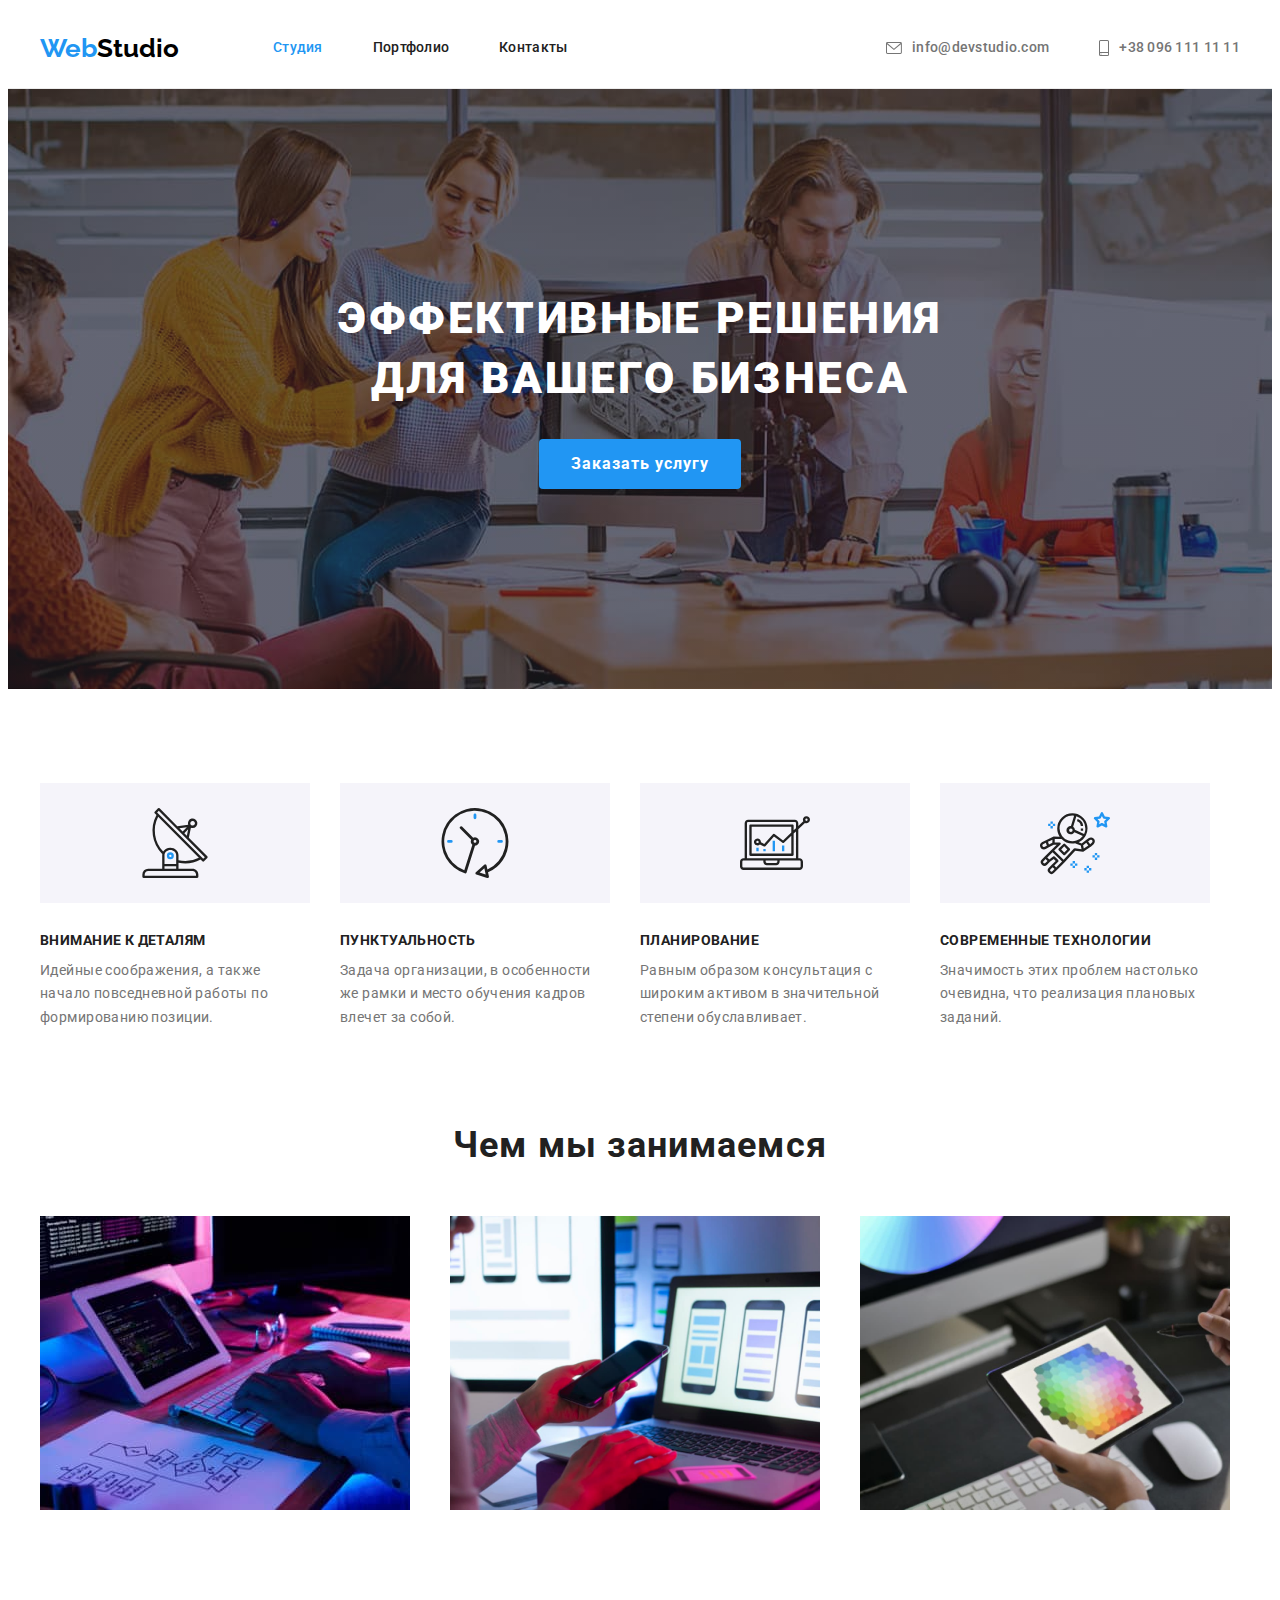
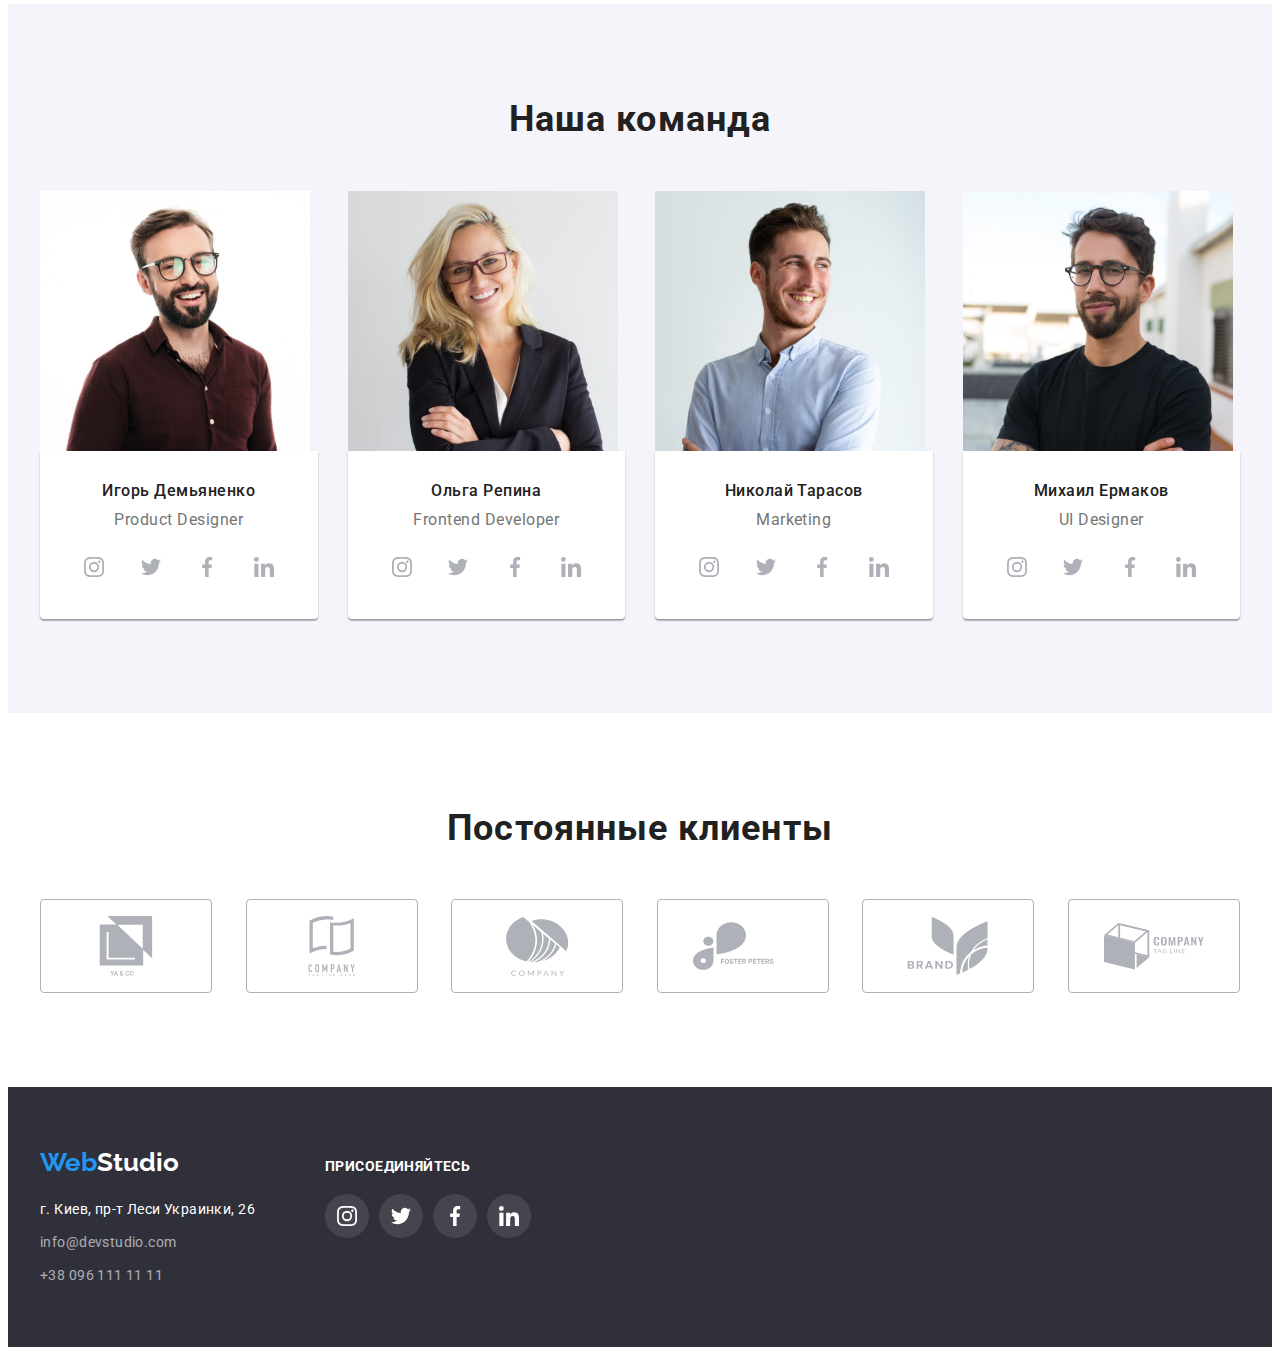
==== index.html @ 66e165e0 "add files" ====
<!DOCTYPE html>
<html lang="ru">
    <head>
        <meta charset="UTF-8" />
        <meta http-equiv="X-UA-Compatible" content="IE=edge" />
        <meta name="viewport" content="width=device-width, initial-scale=1.0" />
        <title lang="en">WebStudio</title>
        <link rel="preconnect" href="https://fonts.googleapis.com" />
        <link rel="preconnect" href="https://fonts.gstatic.com" crossorigin />
        <link
            href="https://fonts.googleapis.com/css2?family=Raleway:wght@700&family=Roboto:wght@400;500;700;900&display=swap"
            rel="stylesheet"
        />
        <link
            rel="stylesheet"
            href="https://cdnjs.cloudflare.com/ajax/libs/modern-normalize/1.1.0/modern-normalize.min.css"
            integrity="sha512-wpPYUAdjBVSE4KJnH1VR1HeZfpl1ub8YT/NKx4PuQ5NmX2tKuGu6U/JRp5y+Y8XG2tV+wKQpNHVUX03MfMFn9Q=="
            crossorigin="anonymous"
            referrerpolicy="no-referrer"
        />
        <link rel="stylesheet" href="./css/styles.css" />
    </head>

    <body>
        <header class="header">
            <div class="container header-container">
                <nav class="navigation">
                    <a href="./index.html" class="logo link"
                        ><span class="logo-blue">Web</span>Studio</a
                    >
                    <ul class="nav-list list">
                        <li class="nav-list-item">
                            <a href="./index.html" class="nav-list-link link current">Студия</a>
                        </li>
                        <li class="nav-list-item">
                            <a href="./portfolio.html" class="nav-list-link link">Портфолио</a>
                        </li>
                        <li class="nav-list-item">
                            <a href="" class="nav-list-link link">Контакты</a>
                        </li>
                    </ul>
                </nav>
                <ul class="contacts-list list">
                    <li class="contacts-list-item">
                        <a class="contacts-list-link link mail" href="mailto:info@devstudio.com">
                            <svg class="icon-contacts" width="16" height="12">
                                <use href="./images/sprite.svg#e-mail"></use>
                            </svg>
                            info@devstudio.com
                        </a>
                    </li>
                    <li class="contacts-list-item">
                        <a class="contacts-list-link link" href="tel:+380961111111">
                            <svg class="icon-contacts" width="10" height="16">
                                <use href="./images/sprite.svg#smartphone"></use>
                            </svg>
                            +38 096 111 11 11</a
                        >
                    </li>
                </ul>
            </div>
        </header>
        <main class="main-page">
            <section class="hero hero-section">
                <div class="hero container">
                    <h1 class="main-title">Эффективные решения для вашего бизнеса</h1>
                    <button type="button" class="modal-button button">Заказать услугу</button>
                </div>
            </section>
            <section class="advantages section">
                <div class="advantages container">
                    <h2 class="advantages-title title visually-hidden">Наши преимущества</h2>
                    <ul class="advantages-list list">
                        <li class="advantages-list-item">
                            <div class="advantages-icon-container">
                                <svg class="icon-advantages" width="70" height="70">
                                    <use href="./images/sprite.svg#advantages-01"></use>
                                </svg>
                            </div>
                            <h3 class="advantages-subtitle">Внимание к деталям</h3>
                            <p class="advantages-description">
                                Идейные соображения, а также начало повседневной работы по
                                формированию позиции.
                            </p>
                        </li>
                        <li class="advantages-list-item">
                            <div class="advantages-icon-container">
                                <svg class="icon-advantages" width="70" height="70">
                                    <use href="./images/sprite.svg#advantages-02"></use>
                                </svg>
                            </div>
                            <h3 class="advantages-subtitle">Пунктуальность</h3>
                            <p class="advantages-description">
                                Задача организации, в особенности же рамки и место обучения кадров
                                влечет за собой.
                            </p>
                        </li>
                        <li class="advantages-list-item">
                            <div class="advantages-icon-container">
                                <svg class="icon-advantages" width="70" height="70">
                                    <use href="./images/sprite.svg#advantages-03"></use>
                                </svg>
                            </div>
                            <h3 class="advantages-subtitle">Планирование</h3>
                            <p class="advantages-description">
                                Равным образом консультация с широким активом в значительной степени
                                обуславливает.
                            </p>
                        </li>
                        <li class="advantages-list-item">
                            <div class="advantages-icon-container">
                                <svg class="icon-advantages" width="70" height="70">
                                    <use href="./images/sprite.svg#advantages-04"></use>
                                </svg>
                            </div>
                            <h3 class="advantages-subtitle">Современные технологии</h3>
                            <p class="advantages-description">
                                Значимость этих проблем настолько очевидна, что реализация плановых
                                заданий.
                            </p>
                        </li>
                    </ul>
                </div>
            </section>
            <section class="employment section">
                <div class="employment container">
                    <h2 class="employment-title title">Чем мы занимаемся</h2>
                    <ul class="employment-list list">
                        <li class="employment-list-item">
                            <img
                                class="employment-list-img"
                                src="./images/employment-01.jpg"
                                alt="руки мужчины набирают текст на клавиатуре"
                                width="370"
                                height="294"
                            />
                        </li>
                        <li class="employment-list-item">
                            <img
                                class="employment-list-img"
                                src="./images/employment-02.jpg"
                                alt="человек держит в руке телефон и смотрит на экран ноутбука"
                                width="370"
                                height="294"
                            />
                        </li>
                        <li class="employment-list-item">
                            <img
                                class="employment-list-img"
                                src="./images/employment-03.jpg"
                                alt="в руке у человека планшет с изображением цветового спектра"
                                width="370"
                                height="294"
                            />
                        </li>
                    </ul>
                </div>
            </section>
            <section class="team section">
                <div class="team container">
                    <h2 class="team-title title">Наша команда</h2>
                    <ul class="team-list list">
                        <li class="team-list-item">
                            <img
                                class="team-list-img"
                                src="./images/igor-demjanenko.jpg"
                                alt="фото темноволосого молодого мужчины с бородой и усами в очках"
                                width="270"
                                height="260"
                            />
                            <div class="team-content-wrapper">
                                <h3 class="team-subtitle">Игорь Демьяненко</h3>
                                <p class="team-description" lang="en">Product Designer</p>
                                <ul class="social-list list">
                                    <li class="social-list-item">
                                        <a class="social-list-link" href="">
                                            <svg class="social-list-icon" width="20" height="20">
                                                <use href="./images/sprite.svg#instagram"></use>
                                            </svg>
                                        </a>
                                    </li>
                                    <li class="social-list-item">
                                        <a class="social-list-link" href="">
                                            <svg class="social-list-icon" width="20" height="20">
                                                <use href="./images/sprite.svg#twitter"></use>
                                            </svg>
                                        </a>
                                    </li>
                                    <li class="social-list-item">
                                        <a class="social-list-link" href="">
                                            <svg class="social-list-icon" width="20" height="20">
                                                <use href="./images/sprite.svg#facebook"></use>
                                            </svg>
                                        </a>
                                    </li>
                                    <li class="social-list-item">
                                        <a class="social-list-link" href="">
                                            <svg class="social-list-icon" width="20" height="20">
                                                <use href="./images/sprite.svg#linkedin"></use>
                                            </svg>
                                        </a>
                                    </li>
                                </ul>
                            </div>
                        </li>
                        <li class="team-list-item">
                            <img
                                class="team-list-img"
                                src="./images/olga-repina.jpg"
                                alt="фото девушки со светлыми волосами чуть ниже плечей в очках"
                                width="270"
                                height="260"
                            />
                            <div class="team-content-wrapper">
                                <h3 class="team-subtitle">Ольга Репина</h3>
                                <p class="team-description" lang="en">Frontend Developer</p>
                                <ul class="social-list list">
                                    <li class="social-list-item">
                                        <a class="social-list-link" href="">
                                            <svg class="social-list-icon" width="20" height="20">
                                                <use href="./images/sprite.svg#instagram"></use>
                                            </svg>
                                        </a>
                                    </li>
                                    <li class="social-list-item">
                                        <a class="social-list-link" href="">
                                            <svg class="social-list-icon" width="20" height="20">
                                                <use href="./images/sprite.svg#twitter"></use>
                                            </svg>
                                        </a>
                                    </li>
                                    <li class="social-list-item">
                                        <a class="social-list-link" href="">
                                            <svg class="social-list-icon" width="20" height="20">
                                                <use href="./images/sprite.svg#facebook"></use>
                                            </svg>
                                        </a>
                                    </li>
                                    <li class="social-list-item">
                                        <a class="social-list-link" href="">
                                            <svg class="social-list-icon" width="20" height="20">
                                                <use href="./images/sprite.svg#linkedin"></use>
                                            </svg>
                                        </a>
                                    </li>
                                </ul>
                            </div>
                        </li>
                        <li class="team-list-item">
                            <img
                                class="team-list-img"
                                src="./images/nikolay-tarasov.jpg"
                                alt="фото темноволосого молодого мужчины "
                                width="270"
                                height="260"
                            />
                            <div class="team-content-wrapper">
                                <h3 class="team-subtitle">Николай Тарасов</h3>
                                <p class="team-description" lang="en">Marketing</p>
                                <ul class="social-list list">
                                    <li class="social-list-item">
                                        <a class="social-list-link" href="">
                                            <svg class="social-list-icon" width="20" height="20">
                                                <use href="./images/sprite.svg#instagram"></use>
                                            </svg>
                                        </a>
                                    </li>
                                    <li class="social-list-item">
                                        <a class="social-list-link" href="">
                                            <svg class="social-list-icon" width="20" height="20">
                                                <use href="./images/sprite.svg#twitter"></use>
                                            </svg>
                                        </a>
                                    </li>
                                    <li class="social-list-item">
                                        <a class="social-list-link" href="">
                                            <svg class="social-list-icon" width="20" height="20">
                                                <use href="./images/sprite.svg#facebook"></use>
                                            </svg>
                                        </a>
                                    </li>
                                    <li class="social-list-item">
                                        <a class="social-list-link" href="">
                                            <svg class="social-list-icon" width="20" height="20">
                                                <use href="./images/sprite.svg#linkedin"></use>
                                            </svg>
                                        </a>
                                    </li>
                                </ul>
                            </div>
                        </li>
                        <li class="team-list-item">
                            <img
                                class="team-list-img"
                                src="./images/mikhail-ermakov.jpg"
                                alt="фото темноволосого молодого мужчины с бородой и усами в очках"
                                width="270"
                                height="260"
                            />
                            <div class="team-content-wrapper">
                                <h3 class="team-subtitle">Михаил Ермаков</h3>
                                <p class="team-description" lang="en">UI Designer</p>
                                <ul class="social-list list">
                                    <li class="social-list-item">
                                        <a class="social-list-link" href="">
                                            <svg class="social-list-icon" width="20" height="20">
                                                <use href="./images/sprite.svg#instagram"></use>
                                            </svg>
                                        </a>
                                    </li>
                                    <li class="social-list-item">
                                        <a class="social-list-link" href="">
                                            <svg class="social-list-icon" width="20" height="20">
                                                <use href="./images/sprite.svg#twitter"></use>
                                            </svg>
                                        </a>
                                    </li>
                                    <li class="social-list-item">
                                        <a class="social-list-link" href="">
                                            <svg class="social-list-icon" width="20" height="20">
                                                <use href="./images/sprite.svg#facebook"></use>
                                            </svg>
                                        </a>
                                    </li>
                                    <li class="social-list-item">
                                        <a class="social-list-link" href="">
                                            <svg class="social-list-icon" width="20" height="20">
                                                <use href="./images/sprite.svg#linkedin"></use>
                                            </svg>
                                        </a>
                                    </li>
                                </ul>
                            </div>
                        </li>
                    </ul>
                </div>
            </section>
            <section class="clients section">
                <div class="clients container">
                    <h2 class="clients-title title">Постоянные клиенты</h2>
                    <ul class="clients-list list">
                        <li class="clients-list-item">
                            <a href="" class="clients-list-link">
                                <svg class="icon-clients" width="100" height="60">
                                    <use href="./images/sprite.svg#clients-01"></use>
                                </svg>
                            </a>
                        </li>
                        <li class="clients-list-item">
                            <a href="" class="clients-list-link">
                                <svg class="icon-clients" width="100" height="60">
                                    <use href="./images/sprite.svg#clients-02"></use>
                                </svg>
                            </a>
                        </li>
                        <li class="clients-list-item">
                            <a href="" class="clients-list-link">
                                <svg class="icon-clients" width="100" height="60">
                                    <use href="./images/sprite.svg#clients-03"></use>
                                </svg>
                            </a>
                        </li>
                        <li class="clients-list-item">
                            <a href="" class="clients-list-link">
                                <svg class="icon-clients" width="100" height="60">
                                    <use href="./images/sprite.svg#clients-04"></use>
                                </svg>
                            </a>
                        </li>
                        <li class="clients-list-item">
                            <a href="" class="clients-list-link">
                                <svg class="icon-clients" width="100" height="60">
                                    <use href="./images/sprite.svg#clients-05"></use>
                                </svg>
                            </a>
                        </li>
                        <li class="clients-list-item">
                            <a href="" class="clients-list-link">
                                <svg class="icon-clients" width="100" height="60">
                                    <use href="./images/sprite.svg#clients-06"></use>
                                </svg>
                            </a>
                        </li>
                    </ul>
                </div>
            </section>
        </main>
        <footer class="footer">
            <div class="footer-container container">
                <div class="contact-container">
                    <a href="./index.html" class="logo-footer link"
                        ><span class="logo-blue">Web</span>Studio</a
                    >
                    <address class="address">
                        <ul class="address-list list">
                            <li class="address-list-item">
                                <a
                                    class="address-list-link link"
                                    href="https://goo.gl/maps/PEtUD6FRup9HMeJw8"
                                    target="_blank"
                                    rel="noopener noreferrer"
                                    >г. Киев, пр-т Леси Украинки, 26</a
                                >
                            </li>
                            <li class="footer-list-item">
                                <a
                                    class="address-list-link link address-opacity"
                                    href="mailto:info@devstudio.com"
                                    >info@devstudio.com</a
                                >
                            </li>
                            <li class="footer-list-item">
                                <a
                                    class="address-list-link link address-opacity"
                                    href="tel:+380961111111"
                                    >+38 096 111 11 11</a
                                >
                            </li>
                        </ul>
                    </address>
                </div>
                <div class="join-us-container">
                    <h2 class="join-us-title title">Присоединяйтесь</h2>
                    <ul class="join-us-list list">
                        <li class="join-us-list-item">
                            <a href="" class="join-us-list-link">
                                <svg class="icon-join-us" width="20" height="20">
                                    <use href="./images/sprite.svg#instagram"></use>
                                </svg>
                            </a>
                        </li>
                        <li class="join-us-list-item">
                            <a href="" class="join-us-list-link">
                                <svg class="icon-join-us" width="20" height="20">
                                    <use href="./images/sprite.svg#twitter"></use>
                                </svg>
                            </a>
                        </li>
                        <li class="join-us-list-item">
                            <a href="" class="join-us-list-link">
                                <svg class="icon-join-us" width="20" height="20">
                                    <use href="./images/sprite.svg#facebook"></use>
                                </svg>
                            </a>
                        </li>
                        <li class="join-us-list-item">
                            <a href="" class="join-us-list-link">
                                <svg class="icon-join-us" width="20" height="20">
                                    <use href="./images/sprite.svg#linkedin"></use>
                                </svg>
                            </a>
                        </li>
                    </ul>
                </div>
            </div>
        </footer>
    </body>
</html>
---- css/styles.css ----
:root {
    --primary-font-family: 'Roboto', sans-serif;
    --secondary-font-famile: 'Raleway', sans-serif;
    --primary-txt-color: #757575;
    --title-txt-color: #212121;
    --primary-white-color: #ffffff;
    --accent-color: #2196f3;
    --button-hover: #188ce8;
    --primary-black-color: #000;
    --bg-color-hero-footer: #2f303a;
    --secondary-bg-color: #f5f4fa;
    --main-icon-color: #afb1b8;
}
body {
    font-family: 'Roboto', sans-serif;
    color: var(--primary-txt-color);
}
h1,
h2,
h3,
h4,
h5,
h6,
p {
    margin-top: 0;
    margin-bottom: 0;
}

ul,
ol {
    margin-top: 0;
    margin-bottom: 0;
    padding-left: 0;
}

img {
    display: block;
    max-width: 100%;
    height: auto;
}

.link {
    text-decoration: none;
}
.list {
    list-style: none;
}
.section {
    padding-top: 94px;
    padding-bottom: 94px;
}
.container {
    width: 1200px;
    padding-left: 15px;
    padding-right: 15px;
    margin-left: auto;
    margin-right: auto;
}
.button {
    font-family: inherit;
    cursor: pointer;
    border-style: none;
    border-radius: 4px;
}

.header {
    background-color: var(--primary-white-color);
    padding-top: 24px;
    padding-bottom: 24px;
    border-bottom: 1px solid #ececec;
}

.header-container {
    display: flex;
    align-items: center;
}
.logo {
    font-family: Raleway;
    font-weight: 700;
    font-size: 26px;
    line-height: 1.19;
    color: var(--primary-black-color);
    margin-right: 94px;
}
.logo-blue {
    color: var(--accent-color);
}
.navigation {
    display: flex;
    align-items: center;
}
.nav-list {
    display: flex;
    align-items: center;
}

.nav-list-item:not(:last-child) {
    margin-right: 50px;
}
.nav-list-link {
    display: block;
    padding-top: 8px;
    padding-bottom: 8px;
    font-weight: 500;
    font-size: 14px;
    line-height: 1.14;
    letter-spacing: 0.02em;
    color: var(--title-txt-color);
}
.nav-list-link:hover,
.nav-list-link:focus {
    color: var(--accent-color);
}
.current {
    color: var(--accent-color);
}
.contacts-list {
    display: flex;
    align-items: center;
    margin-left: auto;
}
.contacts-list-item:not(:last-child) {
    margin-right: 50px;
}
.contacts-list-link {
    display: flex;
    justify-content: center;
    align-items: center;
    padding-top: 8px;
    padding-bottom: 8px;
    font-weight: 500;
    font-size: 14px;
    line-height: 1.14;
    letter-spacing: 0.02em;
    color: var(--primary-txt-color);
}
.contacts-list-link:hover,
.contacts-list-link:focus {
    color: var(--accent-color);
}
.icon-contacts {
    margin-right: 10px;
    fill: currentColor;
}
.icon-contacts:hover,
.icon-contacts:focus {
    fill: currentColor;
}

.hero-section {
    background-image: linear-gradient(rgba(47, 48, 58, 0.4), rgba(47, 48, 58, 0.4)),
        url('../images/bg-hero.jpg');
    background-color: #c4c4c4;
    background-size: 1600px 600px;
    background-position: center;
    background-repeat: no-repeat;
    padding-top: 200px;
    padding-bottom: 200px;
}

.main-title {
    margin-left: auto;
    margin-right: auto;
    margin-bottom: 30px;
    max-width: 700px;
    font-weight: 900;
    font-size: 44px;
    line-height: 1.36;
    text-align: center;
    letter-spacing: 0.06em;
    text-transform: uppercase;
    color: var(--primary-white-color);
    background-color: var(--bg--hero-footer);
}
.modal-button {
    display: flex;
    margin-left: auto;
    margin-right: auto;
    min-width: 200px;
    padding: 10px 32px;
    font-weight: 700;
    font-size: 16px;
    line-height: 1.87;
    align-items: center;
    text-align: center;
    letter-spacing: 0.06em;
    background-color: var(--accent-color);
    color: var(--primary-white-color);
}
.modal-button:hover,
.modal-button:focus {
    background-color: var(--button-hover);
}
.title {
    margin-bottom: 50px;
    font-weight: 700;
    font-size: 36px;
    line-height: 1.17;
    text-align: center;
    letter-spacing: 0.03em;
    color: var(--title-txt-color);
}
.visually-hidden {
    position: absolute;
    width: 1px;
    height: 1px;
    margin: -1px;
    border: 0;
    padding: 0;
    white-space: nowrap;
    clip-path: inset(100%);
    clip: rect(0 0 0 0);
    overflow: hidden;
}
.advantages.section {
    padding-bottom: 0;
}

.advantages-list {
    display: flex;
    flex-direction: row;
    flex-wrap: wrap;
}
.advantages-icon-container {
    display: flex;
    align-items: center;
    justify-content: center;
    margin-bottom: 30px;
    width: 270px;
    height: 120px;
    background-color: var(--secondary-bg-color);
}
.advantages-icon-container:not(:last-child) {
    margin-right: 30px;
}
.icon-advantages {
    padding-right: auto;
    padding-left: auto;
}
.advantages-list-item {
    max-width: 270px;
    flex-basis: calc((100% - 30px) / 4);
}
.advantages-list-item:not(:last-child) {
    margin-right: 30px;
}

.advantages-subtitle {
    margin-bottom: 10px;
    font-weight: 700;
    font-size: 14px;
    line-height: 1.14;
    letter-spacing: 0.03em;
    text-transform: uppercase;
    color: var(--title-txt-color);
}
.advantages-description {
    font-size: 14px;
    line-height: 1.71;
    letter-spacing: 0.03em;
}

.employment-list {
    display: flex;
    flex-direction: row;
}
.employment-list-item {
    flex-basis: calc((100% - 30px) / 3);
}
.employment-list-item:not(:last-child) {
    margin-right: 30px;
}
.team {
    background-color: var(--secondary-bg-color);
}

.team-list {
    display: flex;
    flex-direction: row;
}
.team-list-item {
    flex-basis: calc((100% - 30px) / 4);
}
.team-list-item:not(:last-child) {
    margin-right: 30px;
}
.team-content-wrapper {
    padding-top: 30px;
    padding-bottom: 30px;
    padding-left: 32px;
    padding-right: 32px;
    background: #ffffff;
    box-shadow: 0px 1px 3px #0000001f, 0px 1px 1px #00000024, 0px 2px 1px #00000033;
    border-radius: 0px 0px 4px 4px;
}
.team-subtitle {
    margin-bottom: 10px;
    font-weight: 500;
    font-size: 16px;
    line-height: 1.19;
    text-align: center;
    letter-spacing: 0.03em;
    color: var(--title-txt-color);
}
.team-description {
    padding-bottom: 16px;
    font-size: 16px;
    line-height: 1.19;
    text-align: center;
    letter-spacing: 0.03em;
}
.social-list {
    display: flex;
    justify-content: space-between;
}
.social-list-link {
    display: flex;
    align-items: center;
    justify-content: center;
    width: 44px;
    height: 44px;
    background-color: #ffffff;
    border-radius: 50%;
}

.social-list-icon {
    fill: var(--main-icon-color);
}

.social-list-link:hover,
.social-list-link:focus {
    background-color: var(--accent-color);
}

.social-list-link:hover .social-list-icon,
.social-list-link:focus .social-list-icon {
    fill: var(--primary-white-color);
}
.clients-list {
    display: flex;
    flex-wrap: nowrap;
    justify-content: space-between;
}
.clients-list-link {
    display: flex;
    align-items: center;
    justify-content: center;
    width: 170px;
    height: 92px;
    border: 1px solid var(--main-icon-color);
    border-radius: 4px;
}
.icon-clients {
    fill: var(--main-icon-color);
}
.clients-list-link:hover,
.clients-list-link:focus {
    border-color: var(--accent-color);
}
.clients-list-link:hover .icon-clients,
.clients-list-link:focus .icon-clients {
    fill: var(--accent-color);
}
.footer {
    padding-top: 60px;
    padding-bottom: 60px;
    background-color: var(--bg-color-hero-footer);
}
.footer-container {
    display: flex;
    justify-content: flex-start;
    align-items: baseline;
}

.logo-footer {
    font-family: Raleway;
    font-weight: 700;
    font-size: 26px;
    line-height: 1.19;
    color: var(--primary-white-color);
}
.logo-footer .logo-blue {
    display: inline-block;
    margin-bottom: 20px;
}
.address-list-link {
    font-style: normal;
    font-size: 14px;
    line-height: 171%;
    letter-spacing: 0.03em;
    color: var(--primary-white-color);
}
.address-list-item,
.footer-list-item:not(:last-child) {
    margin-bottom: 9px;
}
.address-opacity {
    opacity: 60%;
}
.address-list-link:hover,
.address-list-link:focus {
    color: var(--accent-color);
}
.contact-container {
    padding-right: 70px;
}
.join-us-title {
    display: flex;
    margin-bottom: 0;
    margin-top: 0;
    padding-bottom: 20px;
    color: var(--primary-white-color);
    font-size: 14px;
    line-height: 1.17;
    text-transform: uppercase;
}
.join-us-list {
    display: flex;
    /* justify-content: space-between; */
}
.join-us-list-link {
    display: flex;
    align-items: center;
    justify-content: center;
    width: 44px;
    height: 44px;
    background-color: rgba(255, 255, 255, 0.1);
    border-radius: 50%;
}
.join-us-list-item:not(:last-child) {
    padding-right: 10px;
}
.icon-join-us {
    fill: var(--primary-white-color);
}
.join-us-list-link:hover,
.join-us-list-link:focus {
    background-color: var(--accent-color);
}
.portfolio-filtr {
    margin-bottom: 50px;
}
.portfolio-filtr-list {
    display: flex;
    flex-direction: row;
    justify-content: center;
    align-items: center;
}
.portfolio-filtr-list-item {
    margin-left: 8px;
}
.filter-button {
    padding: 6px 22px;
    font-weight: 500;
    font-size: 16px;
    line-height: 1.62;
    text-align: center;
    letter-spacing: 0.03em;
    color: var(--title-txt-color);
}
.filter-button:hover,
.filter-button:focus {
    background-color: var(--accent-color);
    color: var(--primary-white-color);
    box-shadow: 0px 3px 1px rgba(0, 0, 0, 0.1), 0px 1px 2px rgba(0, 0, 0, 0.08),
        0px 2px 2px rgba(0, 0, 0, 0.12);
}
.portfolio-list {
    display: flex;
    flex-wrap: wrap;
    flex-direction: row;
    margin-bottom: -30px;
    margin-right: -30px;
}
.portfolio-list-link {
    display: block;
    cursor: pointer;
}
.portfolio-list-link:hover,
.portfolio-list-link:focus {
    border: 1px solid #eeeeee;
    box-sizing: border-box;
    box-shadow: 0px 1px 1px rgba(0, 0, 0, 0.12), 0px 4px 4px rgba(0, 0, 0, 0.06),
        1px 4px 6px rgba(0, 0, 0, 0.16);
}
.portfolio-list-item {
    flex-basis: calc((100% - 90px) / 3);
    margin-right: 30px;
    margin-bottom: 30px;
}

.portfolio-content-wrapper {
    padding: 20px 24px;
    border: 1px solid #eeeeee;
    box-sizing: border-box;
}
.portfolio-subtitle {
    margin-bottom: 10px;
    font-weight: 700;
    font-size: 18px;
    line-height: 2;
    letter-spacing: 0.06em;
    color: var(--title-txt-color);
}
.portfolio-description {
    font-size: 16px;
    line-height: 1.87;
    letter-spacing: 0.03em;
    color: var(--primary-txt-color);
}
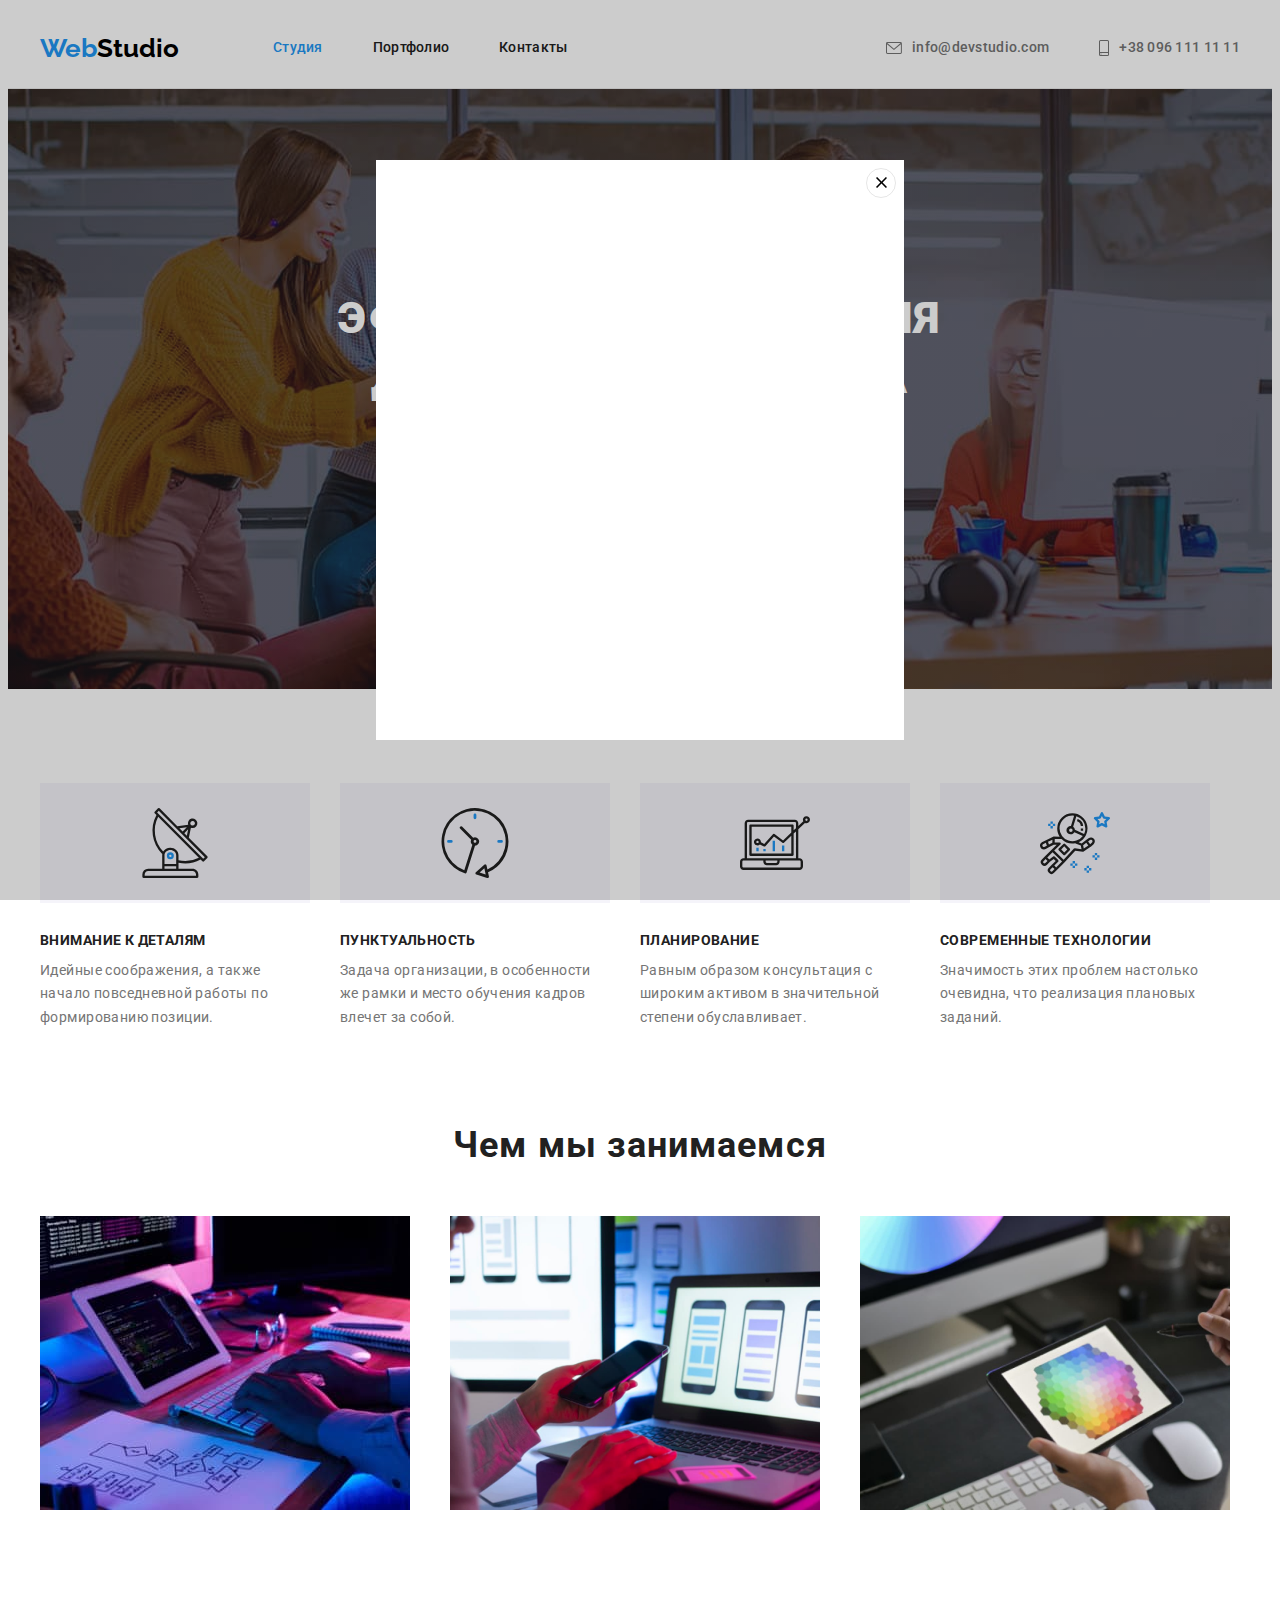
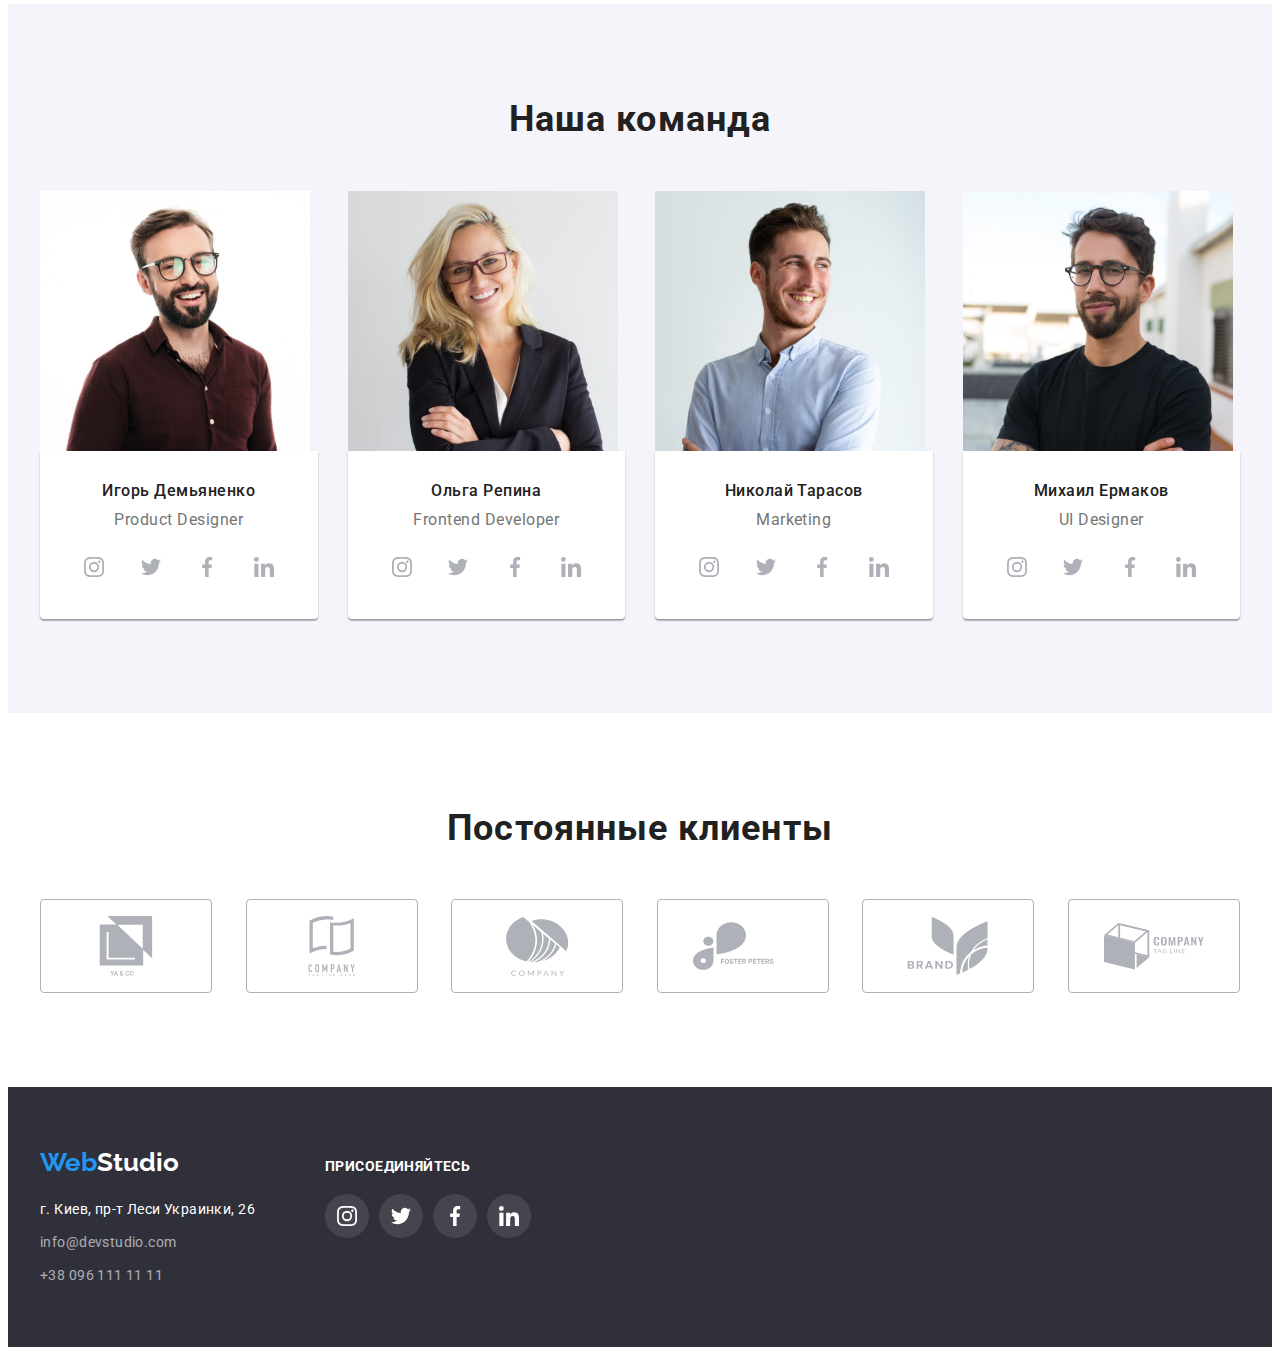
==== commit fb608904: "hw-5  add modal, animation" ====
--- a/index.html
+++ b/index.html
@@ -1,458 +1,418 @@
 <!DOCTYPE html>
 <html lang="ru">
-    <head>
-        <meta charset="UTF-8" />
-        <meta http-equiv="X-UA-Compatible" content="IE=edge" />
-        <meta name="viewport" content="width=device-width, initial-scale=1.0" />
-        <title lang="en">WebStudio</title>
-        <link rel="preconnect" href="https://fonts.googleapis.com" />
-        <link rel="preconnect" href="https://fonts.gstatic.com" crossorigin />
-        <link
-            href="https://fonts.googleapis.com/css2?family=Raleway:wght@700&family=Roboto:wght@400;500;700;900&display=swap"
-            rel="stylesheet"
-        />
-        <link
-            rel="stylesheet"
-            href="https://cdnjs.cloudflare.com/ajax/libs/modern-normalize/1.1.0/modern-normalize.min.css"
-            integrity="sha512-wpPYUAdjBVSE4KJnH1VR1HeZfpl1ub8YT/NKx4PuQ5NmX2tKuGu6U/JRp5y+Y8XG2tV+wKQpNHVUX03MfMFn9Q=="
-            crossorigin="anonymous"
-            referrerpolicy="no-referrer"
-        />
-        <link rel="stylesheet" href="./css/styles.css" />
-    </head>
 
-    <body>
-        <header class="header">
-            <div class="container header-container">
-                <nav class="navigation">
-                    <a href="./index.html" class="logo link"
-                        ><span class="logo-blue">Web</span>Studio</a
-                    >
-                    <ul class="nav-list list">
-                        <li class="nav-list-item">
-                            <a href="./index.html" class="nav-list-link link current">Студия</a>
+<head>
+    <meta charset="UTF-8" />
+    <meta http-equiv="X-UA-Compatible" content="IE=edge" />
+    <meta name="viewport" content="width=device-width, initial-scale=1.0" />
+    <title lang="en">WebStudio</title>
+    <link rel="preconnect" href="https://fonts.googleapis.com" />
+    <link rel="preconnect" href="https://fonts.gstatic.com" crossorigin />
+    <link
+        href="https://fonts.googleapis.com/css2?family=Raleway:wght@700&family=Roboto:wght@400;500;700;900&display=swap"
+        rel="stylesheet" />
+    <link rel="stylesheet" href="https://cdnjs.cloudflare.com/ajax/libs/modern-normalize/1.1.0/modern-normalize.min.css"
+        integrity="sha512-wpPYUAdjBVSE4KJnH1VR1HeZfpl1ub8YT/NKx4PuQ5NmX2tKuGu6U/JRp5y+Y8XG2tV+wKQpNHVUX03MfMFn9Q=="
+        crossorigin="anonymous" referrerpolicy="no-referrer" />
+    <link rel="stylesheet" href="./css/styles.css" />
+</head>
+
+<body>
+    <header class="header">
+        <div class="container header-container">
+            <nav class="navigation">
+                <a href="./index.html" class="logo link"><span class="logo-blue">Web</span>Studio</a>
+                <ul class="nav-list list">
+                    <li class="nav-list-item">
+                        <a href="./index.html" class="nav-list-link link current">Студия</a>
+                    </li>
+                    <li class="nav-list-item">
+                        <a href="./portfolio.html" class="nav-list-link link">Портфолио</a>
+                    </li>
+                    <li class="nav-list-item">
+                        <a href="" class="nav-list-link link">Контакты</a>
+                    </li>
+                </ul>
+            </nav>
+            <ul class="contacts-list list">
+                <li class="contacts-list-item">
+                    <a class="contacts-list-link link mail" href="mailto:info@devstudio.com">
+                        <svg class="icon-contacts" width="16" height="12">
+                            <use href="./images/sprite.svg#e-mail"></use>
+                        </svg>
+                        info@devstudio.com
+                    </a>
+                </li>
+                <li class="contacts-list-item">
+                    <a class="contacts-list-link link" href="tel:+380961111111">
+                        <svg class="icon-contacts" width="10" height="16">
+                            <use href="./images/sprite.svg#smartphone"></use>
+                        </svg>
+                        +38 096 111 11 11</a>
+                </li>
+            </ul>
+        </div>
+    </header>
+    <main class="main-page">
+        <section class="hero hero-section">
+            <div class="hero container">
+                <h1 class="main-title">Эффективные решения для вашего бизнеса</h1>
+                <button type="button" class="modal-button button" data-modal-open>Заказать услугу</button>
+            </div>
+        </section>
+        <section class="advantages section">
+            <div class="advantages container">
+                <h2 class="advantages-title title visually-hidden">Наши преимущества</h2>
+                <ul class="advantages-list list">
+                    <li class="advantages-list-item">
+                        <div class="advantages-icon-container">
+                            <svg class="icon-advantages" width="70" height="70">
+                                <use href="./images/sprite.svg#advantages-01"></use>
+                            </svg>
+                        </div>
+                        <h3 class="advantages-subtitle">Внимание к деталям</h3>
+                        <p class="advantages-description">
+                            Идейные соображения, а также начало повседневной работы по
+                            формированию позиции.
+                        </p>
+                    </li>
+                    <li class="advantages-list-item">
+                        <div class="advantages-icon-container">
+                            <svg class="icon-advantages" width="70" height="70">
+                                <use href="./images/sprite.svg#advantages-02"></use>
+                            </svg>
+                        </div>
+                        <h3 class="advantages-subtitle">Пунктуальность</h3>
+                        <p class="advantages-description">
+                            Задача организации, в особенности же рамки и место обучения кадров
+                            влечет за собой.
+                        </p>
+                    </li>
+                    <li class="advantages-list-item">
+                        <div class="advantages-icon-container">
+                            <svg class="icon-advantages" width="70" height="70">
+                                <use href="./images/sprite.svg#advantages-03"></use>
+                            </svg>
+                        </div>
+                        <h3 class="advantages-subtitle">Планирование</h3>
+                        <p class="advantages-description">
+                            Равным образом консультация с широким активом в значительной степени
+                            обуславливает.
+                        </p>
+                    </li>
+                    <li class="advantages-list-item">
+                        <div class="advantages-icon-container">
+                            <svg class="icon-advantages" width="70" height="70">
+                                <use href="./images/sprite.svg#advantages-04"></use>
+                            </svg>
+                        </div>
+                        <h3 class="advantages-subtitle">Современные технологии</h3>
+                        <p class="advantages-description">
+                            Значимость этих проблем настолько очевидна, что реализация плановых
+                            заданий.
+                        </p>
+                    </li>
+                </ul>
+            </div>
+        </section>
+        <section class="employment section">
+            <div class="employment container">
+                <h2 class="employment-title title">Чем мы занимаемся</h2>
+                <ul class="employment-list list">
+                    <li class="employment-list-item">
+                        <img class="employment-list-img" src="./images/employment-01.jpg"
+                            alt="руки мужчины набирают текст на клавиатуре" width="370" height="294" />
+                    </li>
+                    <li class="employment-list-item">
+                        <img class="employment-list-img" src="./images/employment-02.jpg"
+                            alt="человек держит в руке телефон и смотрит на экран ноутбука" width="370" height="294" />
+                    </li>
+                    <li class="employment-list-item">
+                        <img class="employment-list-img" src="./images/employment-03.jpg"
+                            alt="в руке у человека планшет с изображением цветового спектра" width="370" height="294" />
+                    </li>
+                </ul>
+            </div>
+        </section>
+        <section class="team section">
+            <div class="team container">
+                <h2 class="team-title title">Наша команда</h2>
+                <ul class="team-list list">
+                    <li class="team-list-item">
+                        <img class="team-list-img" src="./images/igor-demjanenko.jpg"
+                            alt="фото темноволосого молодого мужчины с бородой и усами в очках" width="270"
+                            height="260" />
+                        <div class="team-content-wrapper">
+                            <h3 class="team-subtitle">Игорь Демьяненко</h3>
+                            <p class="team-description" lang="en">Product Designer</p>
+                            <ul class="social-list list">
+                                <li class="social-list-item">
+                                    <a class="social-list-link" href="">
+                                        <svg class="social-list-icon" width="20" height="20">
+                                            <use href="./images/sprite.svg#instagram"></use>
+                                        </svg>
+                                    </a>
+                                </li>
+                                <li class="social-list-item">
+                                    <a class="social-list-link" href="">
+                                        <svg class="social-list-icon" width="20" height="20">
+                                            <use href="./images/sprite.svg#twitter"></use>
+                                        </svg>
+                                    </a>
+                                </li>
+                                <li class="social-list-item">
+                                    <a class="social-list-link" href="">
+                                        <svg class="social-list-icon" width="20" height="20">
+                                            <use href="./images/sprite.svg#facebook"></use>
+                                        </svg>
+                                    </a>
+                                </li>
+                                <li class="social-list-item">
+                                    <a class="social-list-link" href="">
+                                        <svg class="social-list-icon" width="20" height="20">
+                                            <use href="./images/sprite.svg#linkedin"></use>
+                                        </svg>
+                                    </a>
+                                </li>
+                            </ul>
+                        </div>
+                    </li>
+                    <li class="team-list-item">
+                        <img class="team-list-img" src="./images/olga-repina.jpg"
+                            alt="фото девушки со светлыми волосами чуть ниже плечей в очках" width="270" height="260" />
+                        <div class="team-content-wrapper">
+                            <h3 class="team-subtitle">Ольга Репина</h3>
+                            <p class="team-description" lang="en">Frontend Developer</p>
+                            <ul class="social-list list">
+                                <li class="social-list-item">
+                                    <a class="social-list-link" href="">
+                                        <svg class="social-list-icon" width="20" height="20">
+                                            <use href="./images/sprite.svg#instagram"></use>
+                                        </svg>
+                                    </a>
+                                </li>
+                                <li class="social-list-item">
+                                    <a class="social-list-link" href="">
+                                        <svg class="social-list-icon" width="20" height="20">
+                                            <use href="./images/sprite.svg#twitter"></use>
+                                        </svg>
+                                    </a>
+                                </li>
+                                <li class="social-list-item">
+                                    <a class="social-list-link" href="">
+                                        <svg class="social-list-icon" width="20" height="20">
+                                            <use href="./images/sprite.svg#facebook"></use>
+                                        </svg>
+                                    </a>
+                                </li>
+                                <li class="social-list-item">
+                                    <a class="social-list-link" href="">
+                                        <svg class="social-list-icon" width="20" height="20">
+                                            <use href="./images/sprite.svg#linkedin"></use>
+                                        </svg>
+                                    </a>
+                                </li>
+                            </ul>
+                        </div>
+                    </li>
+                    <li class="team-list-item">
+                        <img class="team-list-img" src="./images/nikolay-tarasov.jpg"
+                            alt="фото темноволосого молодого мужчины " width="270" height="260" />
+                        <div class="team-content-wrapper">
+                            <h3 class="team-subtitle">Николай Тарасов</h3>
+                            <p class="team-description" lang="en">Marketing</p>
+                            <ul class="social-list list">
+                                <li class="social-list-item">
+                                    <a class="social-list-link" href="">
+                                        <svg class="social-list-icon" width="20" height="20">
+                                            <use href="./images/sprite.svg#instagram"></use>
+                                        </svg>
+                                    </a>
+                                </li>
+                                <li class="social-list-item">
+                                    <a class="social-list-link" href="">
+                                        <svg class="social-list-icon" width="20" height="20">
+                                            <use href="./images/sprite.svg#twitter"></use>
+                                        </svg>
+                                    </a>
+                                </li>
+                                <li class="social-list-item">
+                                    <a class="social-list-link" href="">
+                                        <svg class="social-list-icon" width="20" height="20">
+                                            <use href="./images/sprite.svg#facebook"></use>
+                                        </svg>
+                                    </a>
+                                </li>
+                                <li class="social-list-item">
+                                    <a class="social-list-link" href="">
+                                        <svg class="social-list-icon" width="20" height="20">
+                                            <use href="./images/sprite.svg#linkedin"></use>
+                                        </svg>
+                                    </a>
+                                </li>
+                            </ul>
+                        </div>
+                    </li>
+                    <li class="team-list-item">
+                        <img class="team-list-img" src="./images/mikhail-ermakov.jpg"
+                            alt="фото темноволосого молодого мужчины с бородой и усами в очках" width="270"
+                            height="260" />
+                        <div class="team-content-wrapper">
+                            <h3 class="team-subtitle">Михаил Ермаков</h3>
+                            <p class="team-description" lang="en">UI Designer</p>
+                            <ul class="social-list list">
+                                <li class="social-list-item">
+                                    <a class="social-list-link" href="">
+                                        <svg class="social-list-icon" width="20" height="20">
+                                            <use href="./images/sprite.svg#instagram"></use>
+                                        </svg>
+                                    </a>
+                                </li>
+                                <li class="social-list-item">
+                                    <a class="social-list-link" href="">
+                                        <svg class="social-list-icon" width="20" height="20">
+                                            <use href="./images/sprite.svg#twitter"></use>
+                                        </svg>
+                                    </a>
+                                </li>
+                                <li class="social-list-item">
+                                    <a class="social-list-link" href="">
+                                        <svg class="social-list-icon" width="20" height="20">
+                                            <use href="./images/sprite.svg#facebook"></use>
+                                        </svg>
+                                    </a>
+                                </li>
+                                <li class="social-list-item">
+                                    <a class="social-list-link" href="">
+                                        <svg class="social-list-icon" width="20" height="20">
+                                            <use href="./images/sprite.svg#linkedin"></use>
+                                        </svg>
+                                    </a>
+                                </li>
+                            </ul>
+                        </div>
+                    </li>
+                </ul>
+            </div>
+        </section>
+        <section class="clients section">
+            <div class="clients container">
+                <h2 class="clients-title title">Постоянные клиенты</h2>
+                <ul class="clients-list list">
+                    <li class="clients-list-item">
+                        <a href="" class="clients-list-link">
+                            <svg class="icon-clients" width="100" height="60">
+                                <use href="./images/sprite.svg#clients-01"></use>
+                            </svg>
+                        </a>
+                    </li>
+                    <li class="clients-list-item">
+                        <a href="" class="clients-list-link">
+                            <svg class="icon-clients" width="100" height="60">
+                                <use href="./images/sprite.svg#clients-02"></use>
+                            </svg>
+                        </a>
+                    </li>
+                    <li class="clients-list-item">
+                        <a href="" class="clients-list-link">
+                            <svg class="icon-clients" width="100" height="60">
+                                <use href="./images/sprite.svg#clients-03"></use>
+                            </svg>
+                        </a>
+                    </li>
+                    <li class="clients-list-item">
+                        <a href="" class="clients-list-link">
+                            <svg class="icon-clients" width="100" height="60">
+                                <use href="./images/sprite.svg#clients-04"></use>
+                            </svg>
+                        </a>
+                    </li>
+                    <li class="clients-list-item">
+                        <a href="" class="clients-list-link">
+                            <svg class="icon-clients" width="100" height="60">
+                                <use href="./images/sprite.svg#clients-05"></use>
+                            </svg>
+                        </a>
+                    </li>
+                    <li class="clients-list-item">
+                        <a href="" class="clients-list-link">
+                            <svg class="icon-clients" width="100" height="60">
+                                <use href="./images/sprite.svg#clients-06"></use>
+                            </svg>
+                        </a>
+                    </li>
+                </ul>
+            </div>
+        </section>
+    </main>
+    <footer class="footer">
+        <div class="footer-container container">
+            <div class="contact-container">
+                <a href="./index.html" class="logo-footer link"><span class="logo-blue">Web</span>Studio</a>
+                <address class="address">
+                    <ul class="address-list list">
+                        <li class="address-list-item">
+                            <a class="address-list-link link" href="https://goo.gl/maps/PEtUD6FRup9HMeJw8"
+                                target="_blank" rel="noopener noreferrer">г. Киев, пр-т Леси Украинки, 26</a>
                         </li>
-                        <li class="nav-list-item">
-                            <a href="./portfolio.html" class="nav-list-link link">Портфолио</a>
+                        <li class="footer-list-item">
+                            <a class="address-list-link link address-opacity"
+                                href="mailto:info@devstudio.com">info@devstudio.com</a>
                         </li>
-                        <li class="nav-list-item">
-                            <a href="" class="nav-list-link link">Контакты</a>
+                        <li class="footer-list-item">
+                            <a class="address-list-link link address-opacity" href="tel:+380961111111">+38 096 111 11
+                                11</a>
                         </li>
                     </ul>
-                </nav>
-                <ul class="contacts-list list">
-                    <li class="contacts-list-item">
-                        <a class="contacts-list-link link mail" href="mailto:info@devstudio.com">
-                            <svg class="icon-contacts" width="16" height="12">
-                                <use href="./images/sprite.svg#e-mail"></use>
-                            </svg>
-                            info@devstudio.com
-                        </a>
-                    </li>
-                    <li class="contacts-list-item">
-                        <a class="contacts-list-link link" href="tel:+380961111111">
-                            <svg class="icon-contacts" width="10" height="16">
-                                <use href="./images/sprite.svg#smartphone"></use>
-                            </svg>
-                            +38 096 111 11 11</a
-                        >
-                    </li>
-                </ul>
-            </div>
-        </header>
-        <main class="main-page">
-            <section class="hero hero-section">
-                <div class="hero container">
-                    <h1 class="main-title">Эффективные решения для вашего бизнеса</h1>
-                    <button type="button" class="modal-button button">Заказать услугу</button>
-                </div>
-            </section>
-            <section class="advantages section">
-                <div class="advantages container">
-                    <h2 class="advantages-title title visually-hidden">Наши преимущества</h2>
-                    <ul class="advantages-list list">
-                        <li class="advantages-list-item">
-                            <div class="advantages-icon-container">
-                                <svg class="icon-advantages" width="70" height="70">
-                                    <use href="./images/sprite.svg#advantages-01"></use>
-                                </svg>
-                            </div>
-                            <h3 class="advantages-subtitle">Внимание к деталям</h3>
-                            <p class="advantages-description">
-                                Идейные соображения, а также начало повседневной работы по
-                                формированию позиции.
-                            </p>
-                        </li>
-                        <li class="advantages-list-item">
-                            <div class="advantages-icon-container">
-                                <svg class="icon-advantages" width="70" height="70">
-                                    <use href="./images/sprite.svg#advantages-02"></use>
-                                </svg>
-                            </div>
-                            <h3 class="advantages-subtitle">Пунктуальность</h3>
-                            <p class="advantages-description">
-                                Задача организации, в особенности же рамки и место обучения кадров
-                                влечет за собой.
-                            </p>
-                        </li>
-                        <li class="advantages-list-item">
-                            <div class="advantages-icon-container">
-                                <svg class="icon-advantages" width="70" height="70">
-                                    <use href="./images/sprite.svg#advantages-03"></use>
-                                </svg>
-                            </div>
-                            <h3 class="advantages-subtitle">Планирование</h3>
-                            <p class="advantages-description">
-                                Равным образом консультация с широким активом в значительной степени
-                                обуславливает.
-                            </p>
-                        </li>
-                        <li class="advantages-list-item">
-                            <div class="advantages-icon-container">
-                                <svg class="icon-advantages" width="70" height="70">
-                                    <use href="./images/sprite.svg#advantages-04"></use>
-                                </svg>
-                            </div>
-                            <h3 class="advantages-subtitle">Современные технологии</h3>
-                            <p class="advantages-description">
-                                Значимость этих проблем настолько очевидна, что реализация плановых
-                                заданий.
-                            </p>
-                        </li>
-                    </ul>
-                </div>
-            </section>
-            <section class="employment section">
-                <div class="employment container">
-                    <h2 class="employment-title title">Чем мы занимаемся</h2>
-                    <ul class="employment-list list">
-                        <li class="employment-list-item">
-                            <img
-                                class="employment-list-img"
-                                src="./images/employment-01.jpg"
-                                alt="руки мужчины набирают текст на клавиатуре"
-                                width="370"
-                                height="294"
-                            />
-                        </li>
-                        <li class="employment-list-item">
-                            <img
-                                class="employment-list-img"
-                                src="./images/employment-02.jpg"
-                                alt="человек держит в руке телефон и смотрит на экран ноутбука"
-                                width="370"
-                                height="294"
-                            />
-                        </li>
-                        <li class="employment-list-item">
-                            <img
-                                class="employment-list-img"
-                                src="./images/employment-03.jpg"
-                                alt="в руке у человека планшет с изображением цветового спектра"
-                                width="370"
-                                height="294"
-                            />
-                        </li>
-                    </ul>
-                </div>
-            </section>
-            <section class="team section">
-                <div class="team container">
-                    <h2 class="team-title title">Наша команда</h2>
-                    <ul class="team-list list">
-                        <li class="team-list-item">
-                            <img
-                                class="team-list-img"
-                                src="./images/igor-demjanenko.jpg"
-                                alt="фото темноволосого молодого мужчины с бородой и усами в очках"
-                                width="270"
-                                height="260"
-                            />
-                            <div class="team-content-wrapper">
-                                <h3 class="team-subtitle">Игорь Демьяненко</h3>
-                                <p class="team-description" lang="en">Product Designer</p>
-                                <ul class="social-list list">
-                                    <li class="social-list-item">
-                                        <a class="social-list-link" href="">
-                                            <svg class="social-list-icon" width="20" height="20">
-                                                <use href="./images/sprite.svg#instagram"></use>
-                                            </svg>
-                                        </a>
-                                    </li>
-                                    <li class="social-list-item">
-                                        <a class="social-list-link" href="">
-                                            <svg class="social-list-icon" width="20" height="20">
-                                                <use href="./images/sprite.svg#twitter"></use>
-                                            </svg>
-                                        </a>
-                                    </li>
-                                    <li class="social-list-item">
-                                        <a class="social-list-link" href="">
-                                            <svg class="social-list-icon" width="20" height="20">
-                                                <use href="./images/sprite.svg#facebook"></use>
-                                            </svg>
-                                        </a>
-                                    </li>
-                                    <li class="social-list-item">
-                                        <a class="social-list-link" href="">
-                                            <svg class="social-list-icon" width="20" height="20">
-                                                <use href="./images/sprite.svg#linkedin"></use>
-                                            </svg>
-                                        </a>
-                                    </li>
-                                </ul>
-                            </div>
-                        </li>
-                        <li class="team-list-item">
-                            <img
-                                class="team-list-img"
-                                src="./images/olga-repina.jpg"
-                                alt="фото девушки со светлыми волосами чуть ниже плечей в очках"
-                                width="270"
-                                height="260"
-                            />
-                            <div class="team-content-wrapper">
-                                <h3 class="team-subtitle">Ольга Репина</h3>
-                                <p class="team-description" lang="en">Frontend Developer</p>
-                                <ul class="social-list list">
-                                    <li class="social-list-item">
-                                        <a class="social-list-link" href="">
-                                            <svg class="social-list-icon" width="20" height="20">
-                                                <use href="./images/sprite.svg#instagram"></use>
-                                            </svg>
-                                        </a>
-                                    </li>
-                                    <li class="social-list-item">
-                                        <a class="social-list-link" href="">
-                                            <svg class="social-list-icon" width="20" height="20">
-                                                <use href="./images/sprite.svg#twitter"></use>
-                                            </svg>
-                                        </a>
-                                    </li>
-                                    <li class="social-list-item">
-                                        <a class="social-list-link" href="">
-                                            <svg class="social-list-icon" width="20" height="20">
-                                                <use href="./images/sprite.svg#facebook"></use>
-                                            </svg>
-                                        </a>
-                                    </li>
-                                    <li class="social-list-item">
-                                        <a class="social-list-link" href="">
-                                            <svg class="social-list-icon" width="20" height="20">
-                                                <use href="./images/sprite.svg#linkedin"></use>
-                                            </svg>
-                                        </a>
-                                    </li>
-                                </ul>
-                            </div>
-                        </li>
-                        <li class="team-list-item">
-                            <img
-                                class="team-list-img"
-                                src="./images/nikolay-tarasov.jpg"
-                                alt="фото темноволосого молодого мужчины "
-                                width="270"
-                                height="260"
-                            />
-                            <div class="team-content-wrapper">
-                                <h3 class="team-subtitle">Николай Тарасов</h3>
-                                <p class="team-description" lang="en">Marketing</p>
-                                <ul class="social-list list">
-                                    <li class="social-list-item">
-                                        <a class="social-list-link" href="">
-                                            <svg class="social-list-icon" width="20" height="20">
-                                                <use href="./images/sprite.svg#instagram"></use>
-                                            </svg>
-                                        </a>
-                                    </li>
-                                    <li class="social-list-item">
-                                        <a class="social-list-link" href="">
-                                            <svg class="social-list-icon" width="20" height="20">
-                                                <use href="./images/sprite.svg#twitter"></use>
-                                            </svg>
-                                        </a>
-                                    </li>
-                                    <li class="social-list-item">
-                                        <a class="social-list-link" href="">
-                                            <svg class="social-list-icon" width="20" height="20">
-                                                <use href="./images/sprite.svg#facebook"></use>
-                                            </svg>
-                                        </a>
-                                    </li>
-                                    <li class="social-list-item">
-                                        <a class="social-list-link" href="">
-                                            <svg class="social-list-icon" width="20" height="20">
-                                                <use href="./images/sprite.svg#linkedin"></use>
-                                            </svg>
-                                        </a>
-                                    </li>
-                                </ul>
-                            </div>
-                        </li>
-                        <li class="team-list-item">
-                            <img
-                                class="team-list-img"
-                                src="./images/mikhail-ermakov.jpg"
-                                alt="фото темноволосого молодого мужчины с бородой и усами в очках"
-                                width="270"
-                                height="260"
-                            />
-                            <div class="team-content-wrapper">
-                                <h3 class="team-subtitle">Михаил Ермаков</h3>
-                                <p class="team-description" lang="en">UI Designer</p>
-                                <ul class="social-list list">
-                                    <li class="social-list-item">
-                                        <a class="social-list-link" href="">
-                                            <svg class="social-list-icon" width="20" height="20">
-                                                <use href="./images/sprite.svg#instagram"></use>
-                                            </svg>
-                                        </a>
-                                    </li>
-                                    <li class="social-list-item">
-                                        <a class="social-list-link" href="">
-                                            <svg class="social-list-icon" width="20" height="20">
-                                                <use href="./images/sprite.svg#twitter"></use>
-                                            </svg>
-                                        </a>
-                                    </li>
-                                    <li class="social-list-item">
-                                        <a class="social-list-link" href="">
-                                            <svg class="social-list-icon" width="20" height="20">
-                                                <use href="./images/sprite.svg#facebook"></use>
-                                            </svg>
-                                        </a>
-                                    </li>
-                                    <li class="social-list-item">
-                                        <a class="social-list-link" href="">
-                                            <svg class="social-list-icon" width="20" height="20">
-                                                <use href="./images/sprite.svg#linkedin"></use>
-                                            </svg>
-                                        </a>
-                                    </li>
-                                </ul>
-                            </div>
-                        </li>
-                    </ul>
-                </div>
-            </section>
-            <section class="clients section">
-                <div class="clients container">
-                    <h2 class="clients-title title">Постоянные клиенты</h2>
-                    <ul class="clients-list list">
-                        <li class="clients-list-item">
-                            <a href="" class="clients-list-link">
-                                <svg class="icon-clients" width="100" height="60">
-                                    <use href="./images/sprite.svg#clients-01"></use>
-                                </svg>
-                            </a>
-                        </li>
-                        <li class="clients-list-item">
-                            <a href="" class="clients-list-link">
-                                <svg class="icon-clients" width="100" height="60">
-                                    <use href="./images/sprite.svg#clients-02"></use>
-                                </svg>
-                            </a>
-                        </li>
-                        <li class="clients-list-item">
-                            <a href="" class="clients-list-link">
-                                <svg class="icon-clients" width="100" height="60">
-                                    <use href="./images/sprite.svg#clients-03"></use>
-                                </svg>
-                            </a>
-                        </li>
-                        <li class="clients-list-item">
-                            <a href="" class="clients-list-link">
-                                <svg class="icon-clients" width="100" height="60">
-                                    <use href="./images/sprite.svg#clients-04"></use>
-                                </svg>
-                            </a>
-                        </li>
-                        <li class="clients-list-item">
-                            <a href="" class="clients-list-link">
-                                <svg class="icon-clients" width="100" height="60">
-                                    <use href="./images/sprite.svg#clients-05"></use>
-                                </svg>
-                            </a>
-                        </li>
-                        <li class="clients-list-item">
-                            <a href="" class="clients-list-link">
-                                <svg class="icon-clients" width="100" height="60">
-                                    <use href="./images/sprite.svg#clients-06"></use>
-                                </svg>
-                            </a>
-                        </li>
-                    </ul>
-                </div>
-            </section>
-        </main>
-        <footer class="footer">
-            <div class="footer-container container">
-                <div class="contact-container">
-                    <a href="./index.html" class="logo-footer link"
-                        ><span class="logo-blue">Web</span>Studio</a
-                    >
-                    <address class="address">
-                        <ul class="address-list list">
-                            <li class="address-list-item">
-                                <a
-                                    class="address-list-link link"
-                                    href="https://goo.gl/maps/PEtUD6FRup9HMeJw8"
-                                    target="_blank"
-                                    rel="noopener noreferrer"
-                                    >г. Киев, пр-т Леси Украинки, 26</a
-                                >
-                            </li>
-                            <li class="footer-list-item">
-                                <a
-                                    class="address-list-link link address-opacity"
-                                    href="mailto:info@devstudio.com"
-                                    >info@devstudio.com</a
-                                >
-                            </li>
-                            <li class="footer-list-item">
-                                <a
-                                    class="address-list-link link address-opacity"
-                                    href="tel:+380961111111"
-                                    >+38 096 111 11 11</a
-                                >
-                            </li>
-                        </ul>
-                    </address>
-                </div>
-                <div class="join-us-container">
-                    <h2 class="join-us-title title">Присоединяйтесь</h2>
-                    <ul class="join-us-list list">
-                        <li class="join-us-list-item">
-                            <a href="" class="join-us-list-link">
-                                <svg class="icon-join-us" width="20" height="20">
-                                    <use href="./images/sprite.svg#instagram"></use>
-                                </svg>
-                            </a>
-                        </li>
-                        <li class="join-us-list-item">
-                            <a href="" class="join-us-list-link">
-                                <svg class="icon-join-us" width="20" height="20">
-                                    <use href="./images/sprite.svg#twitter"></use>
-                                </svg>
-                            </a>
-                        </li>
-                        <li class="join-us-list-item">
-                            <a href="" class="join-us-list-link">
-                                <svg class="icon-join-us" width="20" height="20">
-                                    <use href="./images/sprite.svg#facebook"></use>
-                                </svg>
-                            </a>
-                        </li>
-                        <li class="join-us-list-item">
-                            <a href="" class="join-us-list-link">
-                                <svg class="icon-join-us" width="20" height="20">
-                                    <use href="./images/sprite.svg#linkedin"></use>
-                                </svg>
-                            </a>
-                        </li>
-                    </ul>
-                </div>
-            </div>
-        </footer>
-    </body>
-</html>
+                </address>
+            </div>
+            <div class="join-us-container">
+                <h2 class="join-us-title title">Присоединяйтесь</h2>
+                <ul class="join-us-list list">
+                    <li class="join-us-list-item">
+                        <a href="" class="join-us-list-link">
+                            <svg class="icon-join-us" width="20" height="20">
+                                <use href="./images/sprite.svg#instagram"></use>
+                            </svg>
+                        </a>
+                    </li>
+                    <li class="join-us-list-item">
+                        <a href="" class="join-us-list-link">
+                            <svg class="icon-join-us" width="20" height="20">
+                                <use href="./images/sprite.svg#twitter"></use>
+                            </svg>
+                        </a>
+                    </li>
+                    <li class="join-us-list-item">
+                        <a href="" class="join-us-list-link">
+                            <svg class="icon-join-us" width="20" height="20">
+                                <use href="./images/sprite.svg#facebook"></use>
+                            </svg>
+                        </a>
+                    </li>
+                    <li class="join-us-list-item">
+                        <a href="" class="join-us-list-link">
+                            <svg class="icon-join-us" width="20" height="20">
+                                <use href="./images/sprite.svg#linkedin"></use>
+                            </svg>
+                        </a>
+                    </li>
+                </ul>
+            </div>
+        </div>
+    </footer>
+
+    <div class="backdrop" data-modal>
+        <div class="modal">
+            <button type="button" class="modal-close-btn" data-modal-close>
+                <svg class="modal-close-icon" width="18" height="18">
+                    <use href="./images/sprite.svg#close-icon-black"></use>
+                </svg>
+            </button>
+        </div>
+
+    </div>
+    <script src="./js/modal.js"></script>
+</body>
+
+</html>--- a/css/styles.css
+++ b/css/styles.css
@@ -106,6 +106,7 @@
     line-height: 1.14;
     letter-spacing: 0.02em;
     color: var(--title-txt-color);
+    transition: color 250ms cubic-bezier(0.4, 0, 0.2, 1);
 }
 .nav-list-link:hover,
 .nav-list-link:focus {
@@ -133,6 +134,7 @@
     line-height: 1.14;
     letter-spacing: 0.02em;
     color: var(--primary-txt-color);
+    transition: color 250ms cubic-bezier(0.4, 0, 0.2, 1);
 }
 .contacts-list-link:hover,
 .contacts-list-link:focus {
@@ -186,6 +188,7 @@
     letter-spacing: 0.06em;
     background-color: var(--accent-color);
     color: var(--primary-white-color);
+    transition: background-color 250ms cubic-bezier(0.4, 0, 0.2, 1);
 }
 .modal-button:hover,
 .modal-button:focus {
@@ -321,6 +324,8 @@
     height: 44px;
     background-color: #ffffff;
     border-radius: 50%;
+    transition: background-color 250ms cubic-bezier(0.4, 0, 0.2, 1), 
+    fiil 250ms cubic-bezier(0.4, 0, 0.2, 1) ;
 }
 
 .social-list-icon {
@@ -349,9 +354,12 @@
     height: 92px;
     border: 1px solid var(--main-icon-color);
     border-radius: 4px;
+    transition: border-color 500ms cubic-bezier(0.4, 0, 0.2, 1);
 }
 .icon-clients {
     fill: var(--main-icon-color);
+    transition: fill 250ms cubic-bezier(0.4, 0, 0.2, 1);
+    
 }
 .clients-list-link:hover,
 .clients-list-link:focus {
@@ -389,6 +397,7 @@
     line-height: 171%;
     letter-spacing: 0.03em;
     color: var(--primary-white-color);
+    transition: color 250ms cubic-bezier(0.4, 0, 0.2, 1);
 }
 .address-list-item,
 .footer-list-item:not(:last-child) {
@@ -426,6 +435,7 @@
     height: 44px;
     background-color: rgba(255, 255, 255, 0.1);
     border-radius: 50%;
+    transition: background-color 250ms cubic-bezier(0.4, 0, 0.2, 1);
 }
 .join-us-list-item:not(:last-child) {
     padding-right: 10px;
@@ -457,6 +467,8 @@
     text-align: center;
     letter-spacing: 0.03em;
     color: var(--title-txt-color);
+    transition: background-color 250ms cubic-bezier(0.4, 0, 0.2, 1),
+    color 250ms cubic-bezier(0.4, 0, 0.2, 1), box-shadow 250ms cubic-bezier(0.4, 0, 0.2, 1);
 }
 .filter-button:hover,
 .filter-button:focus {
@@ -475,6 +487,7 @@
 .portfolio-list-link {
     display: block;
     cursor: pointer;
+    transition: box-shadow 250ms cubic-bezier(0.4, 0, 0.2, 1);
 }
 .portfolio-list-link:hover,
 .portfolio-list-link:focus {
@@ -508,3 +521,49 @@
     letter-spacing: 0.03em;
     color: var(--primary-txt-color);
 }
+.backdrop {
+    position: fixed;
+    top: 0;
+    left: 0;
+    width: 100vw;
+    height: 100vh;
+    background-color:rgba(0, 0, 0, 0.2);
+    opacity: 1;
+       transition: opacity 500ms cubic-bezier(0.4, 0, 0.2, 1),
+    visibility 500ms cubic-bezier(0.4, 0, 0.2, 1);
+}
+.backdrop.is-hidden{
+    opacity: 0;
+    visibility: hidden;
+    pointer-events: none;
+    
+}
+.backdrop.is-hidden .modal{
+    transform: translate(-50%, -50%) scale(2);
+}
+.modal {
+    position: absolute;
+    top: 50%;
+    left: 50%;
+  
+    width: 528px;
+    height: 580px;
+    background-color: var(--primary-white-color);
+    transform: translate(-50%, -50%) scale(1);
+    transition: transform 500ms cubic-bezier(0.4, 0, 0.2, 1);
+}
+.modal-close-btn{
+    position: absolute;
+    top: 8px;
+    right: 8px;
+    display: flex;
+    justify-content: center;
+    align-items: center;
+    width: 30px;
+    height: 30px;
+    border-radius: 50%;
+    border: 1px solid rgba(0, 0, 0, 0.1);
+    background-color: transparent;
+    padding: 0;
+    cursor: pointer;
+}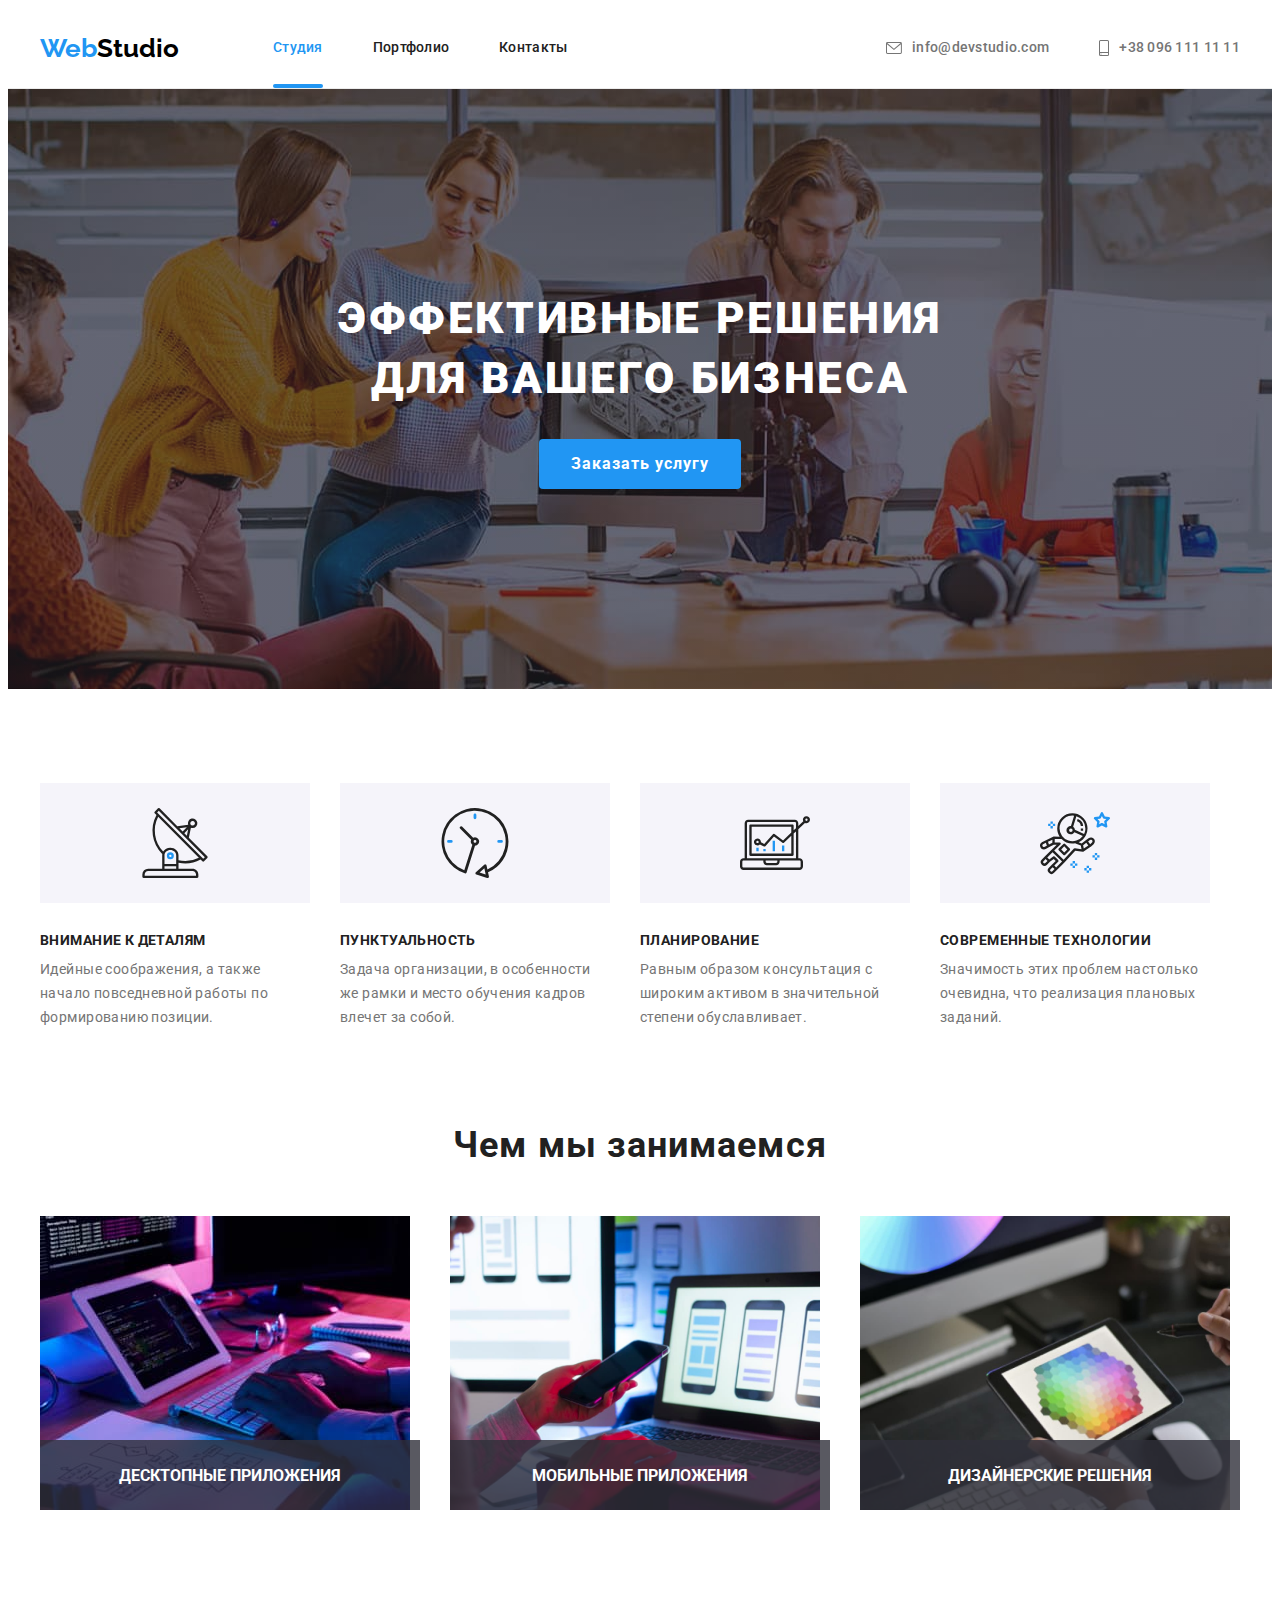
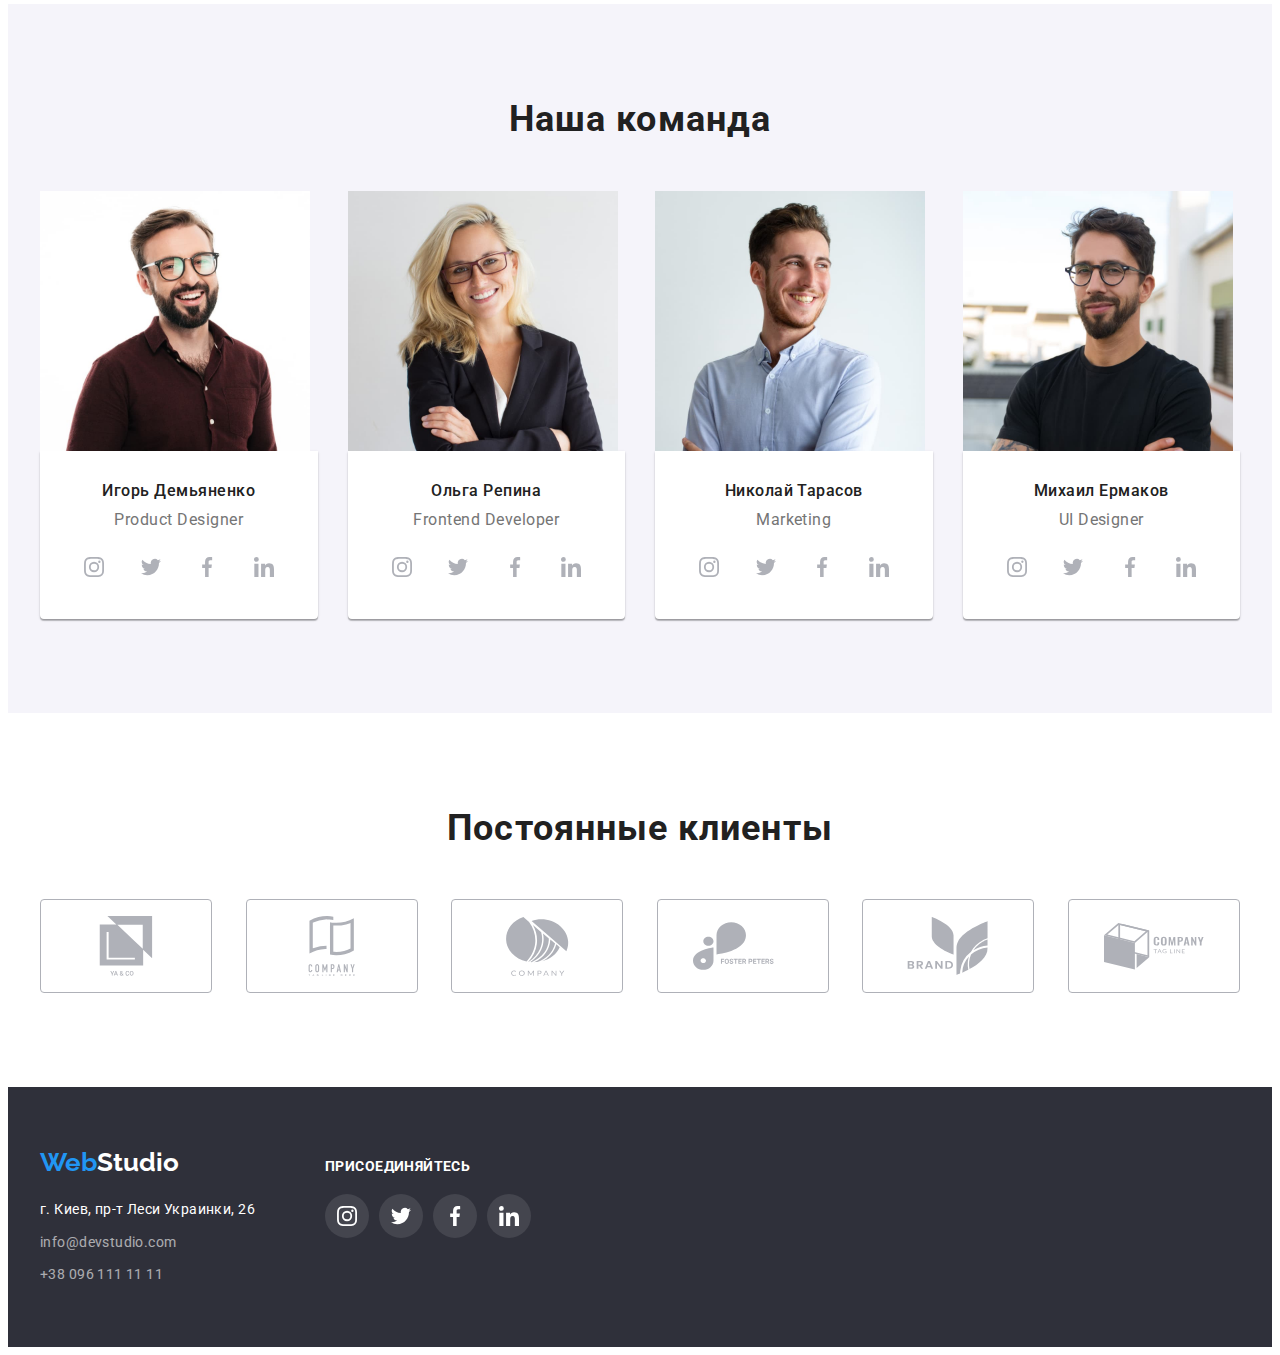
==== commit 575c5f07: "hw-5 ver 1.0" ====
--- a/index.html
+++ b/index.html
@@ -120,16 +120,27 @@
                 <h2 class="employment-title title">Чем мы занимаемся</h2>
                 <ul class="employment-list list">
                     <li class="employment-list-item">
-                        <img class="employment-list-img" src="./images/employment-01.jpg"
-                            alt="руки мужчины набирают текст на клавиатуре" width="370" height="294" />
+                        <div class="employment-list-item-wrapper">
+                            <img class="employment-list-img" src="./images/employment-01.jpg"
+                                alt="руки мужчины набирают текст на клавиатуре" width="370" height="294" />
+                            <p class="overlay-employment">Десктопные приложения</p>
+                        </div>
                     </li>
                     <li class="employment-list-item">
-                        <img class="employment-list-img" src="./images/employment-02.jpg"
-                            alt="человек держит в руке телефон и смотрит на экран ноутбука" width="370" height="294" />
+                        <div class="employment-list-item-wrapper">
+                            <img class="employment-list-img" src="./images/employment-02.jpg"
+                                alt="человек держит в руке телефон и смотрит на экран ноутбука" width="370"
+                                height="294" />
+                            <p class="overlay-employment">Мобильные приложения</p>
+                        </div>
                     </li>
                     <li class="employment-list-item">
-                        <img class="employment-list-img" src="./images/employment-03.jpg"
-                            alt="в руке у человека планшет с изображением цветового спектра" width="370" height="294" />
+                        <div class="employment-list-item-wrapper">
+                            <img class="employment-list-img" src="./images/employment-03.jpg"
+                                alt="в руке у человека планшет с изображением цветового спектра" width="370"
+                                height="294" />
+                            <p class="overlay-employment">Дизайнерские решения</p>
+                        </div>
                     </li>
                 </ul>
             </div>
@@ -402,7 +413,7 @@
         </div>
     </footer>
 
-    <div class="backdrop" data-modal>
+    <div class="backdrop is-hidden" data-modal>
         <div class="modal">
             <button type="button" class="modal-close-btn" data-modal-close>
                 <svg class="modal-close-icon" width="18" height="18">
--- a/css/styles.css
+++ b/css/styles.css
@@ -10,6 +10,7 @@
     --bg-color-hero-footer: #2f303a;
     --secondary-bg-color: #f5f4fa;
     --main-icon-color: #afb1b8;
+    --main-timing-function: cubic-bezier(0.4, 0, 0.2, 1);
 }
 body {
     font-family: 'Roboto', sans-serif;
@@ -65,8 +66,6 @@
 
 .header {
     background-color: var(--primary-white-color);
-    padding-top: 24px;
-    padding-bottom: 24px;
     border-bottom: 1px solid #ececec;
 }
 
@@ -98,9 +97,10 @@
     margin-right: 50px;
 }
 .nav-list-link {
+    position: relative;
     display: block;
-    padding-top: 8px;
-    padding-bottom: 8px;
+    padding-top: 32px;
+    padding-bottom: 32px;
     font-weight: 500;
     font-size: 14px;
     line-height: 1.14;
@@ -112,6 +112,27 @@
 .nav-list-link:focus {
     color: var(--accent-color);
 }
+.nav-list-link.current::after{
+    content: '';
+    position: absolute;
+    display: block;
+    bottom: 0;
+    left: 0;
+    width: 100%;
+    height: 4px;
+    background-color: var(--accent-color);
+    border-radius: 2px;
+    animation: blue-line 250ms var(--main-timing-function) ;
+    }
+@keyframes blue-line{
+    0%{
+transform: scaleX(0) scaleY(0);
+    }
+    100%{
+    transform: scaleX(1) scaleY(1);
+    }
+}
+
 .current {
     color: var(--accent-color);
 }
@@ -134,7 +155,7 @@
     line-height: 1.14;
     letter-spacing: 0.02em;
     color: var(--primary-txt-color);
-    transition: color 250ms cubic-bezier(0.4, 0, 0.2, 1);
+    transition: color 250ms var(--main-timing-function);
 }
 .contacts-list-link:hover,
 .contacts-list-link:focus {
@@ -188,7 +209,7 @@
     letter-spacing: 0.06em;
     background-color: var(--accent-color);
     color: var(--primary-white-color);
-    transition: background-color 250ms cubic-bezier(0.4, 0, 0.2, 1);
+    transition: background-color 250ms var(--main-timing-function);
 }
 .modal-button:hover,
 .modal-button:focus {
@@ -273,6 +294,24 @@
 .employment-list-item:not(:last-child) {
     margin-right: 30px;
 }
+.employment-list-item-wrapper{
+    position: relative;
+}
+
+.overlay-employment{
+    position: absolute;
+    bottom: 0;
+    left: 0;
+    width: 100%;
+    height: 70px;
+    display: flex;
+    justify-content: center;
+    align-items: center;
+    background-color: rgba(47, 48, 58, 0.8);
+    color: var(--primary-white-color);
+    font-weight: 700;
+    text-transform: uppercase;
+}
 .team {
     background-color: var(--secondary-bg-color);
 }
@@ -324,7 +363,7 @@
     height: 44px;
     background-color: #ffffff;
     border-radius: 50%;
-    transition: background-color 250ms cubic-bezier(0.4, 0, 0.2, 1), 
+    transition: background-color 250ms var(--main-timing-function), 
     fiil 250ms cubic-bezier(0.4, 0, 0.2, 1) ;
 }
 
@@ -354,11 +393,11 @@
     height: 92px;
     border: 1px solid var(--main-icon-color);
     border-radius: 4px;
-    transition: border-color 500ms cubic-bezier(0.4, 0, 0.2, 1);
+    transition: border-color 500ms var(--main-timing-function);
 }
 .icon-clients {
     fill: var(--main-icon-color);
-    transition: fill 250ms cubic-bezier(0.4, 0, 0.2, 1);
+    transition: fill 250ms var(--main-timing-function);
     
 }
 .clients-list-link:hover,
@@ -397,7 +436,7 @@
     line-height: 171%;
     letter-spacing: 0.03em;
     color: var(--primary-white-color);
-    transition: color 250ms cubic-bezier(0.4, 0, 0.2, 1);
+    transition: color 250ms var(--main-timing-function);
 }
 .address-list-item,
 .footer-list-item:not(:last-child) {
@@ -435,7 +474,7 @@
     height: 44px;
     background-color: rgba(255, 255, 255, 0.1);
     border-radius: 50%;
-    transition: background-color 250ms cubic-bezier(0.4, 0, 0.2, 1);
+    transition: background-color 250ms var(--main-timing-function);
 }
 .join-us-list-item:not(:last-child) {
     padding-right: 10px;
@@ -467,8 +506,8 @@
     text-align: center;
     letter-spacing: 0.03em;
     color: var(--title-txt-color);
-    transition: background-color 250ms cubic-bezier(0.4, 0, 0.2, 1),
-    color 250ms cubic-bezier(0.4, 0, 0.2, 1), box-shadow 250ms cubic-bezier(0.4, 0, 0.2, 1);
+    transition: background-color 250ms var(--main-timing-function),
+    color 250ms var(--main-timing-function), box-shadow 250ms var(--main-timing-function);
 }
 .filter-button:hover,
 .filter-button:focus {
@@ -487,7 +526,7 @@
 .portfolio-list-link {
     display: block;
     cursor: pointer;
-    transition: box-shadow 250ms cubic-bezier(0.4, 0, 0.2, 1);
+    transition: box-shadow 250ms var(--main-timing-function);
 }
 .portfolio-list-link:hover,
 .portfolio-list-link:focus {
@@ -501,7 +540,30 @@
     margin-right: 30px;
     margin-bottom: 30px;
 }
-
+.portfolio-list-link-wrapper{
+    position: relative;
+    overflow: hidden;
+}
+
+.overlay-portfolio{
+    position: absolute;
+    top: 0;
+    left: 0;
+    width: 100%;
+    height: 100%;
+    background-color:rgba(33, 150, 243, 0.9);
+    color: var(--primary-white-color);
+    padding: 63px 24px;
+    font-size: 18px;
+    line-height: 1.55;
+    overflow: hidden;
+    transform: translateY(100%);
+    transition: transform 250ms var(--main-timing-function);
+    }
+    .portfolio-list-link:hover .overlay-portfolio,
+    .portfolio-list-link:focus .overlay-portfolio{
+    transform: translateY(0%);
+    }
 .portfolio-content-wrapper {
     padding: 20px 24px;
     border: 1px solid #eeeeee;
@@ -529,8 +591,8 @@
     height: 100vh;
     background-color:rgba(0, 0, 0, 0.2);
     opacity: 1;
-       transition: opacity 500ms cubic-bezier(0.4, 0, 0.2, 1),
-    visibility 500ms cubic-bezier(0.4, 0, 0.2, 1);
+    transition: opacity 500ms var(--main-timing-function),
+    visibility 500ms var(--main-timing-function);
 }
 .backdrop.is-hidden{
     opacity: 0;
@@ -545,12 +607,11 @@
     position: absolute;
     top: 50%;
     left: 50%;
-  
     width: 528px;
     height: 580px;
     background-color: var(--primary-white-color);
     transform: translate(-50%, -50%) scale(1);
-    transition: transform 500ms cubic-bezier(0.4, 0, 0.2, 1);
+    transition: transform 500ms var(--main-timing-function);
 }
 .modal-close-btn{
     position: absolute;
